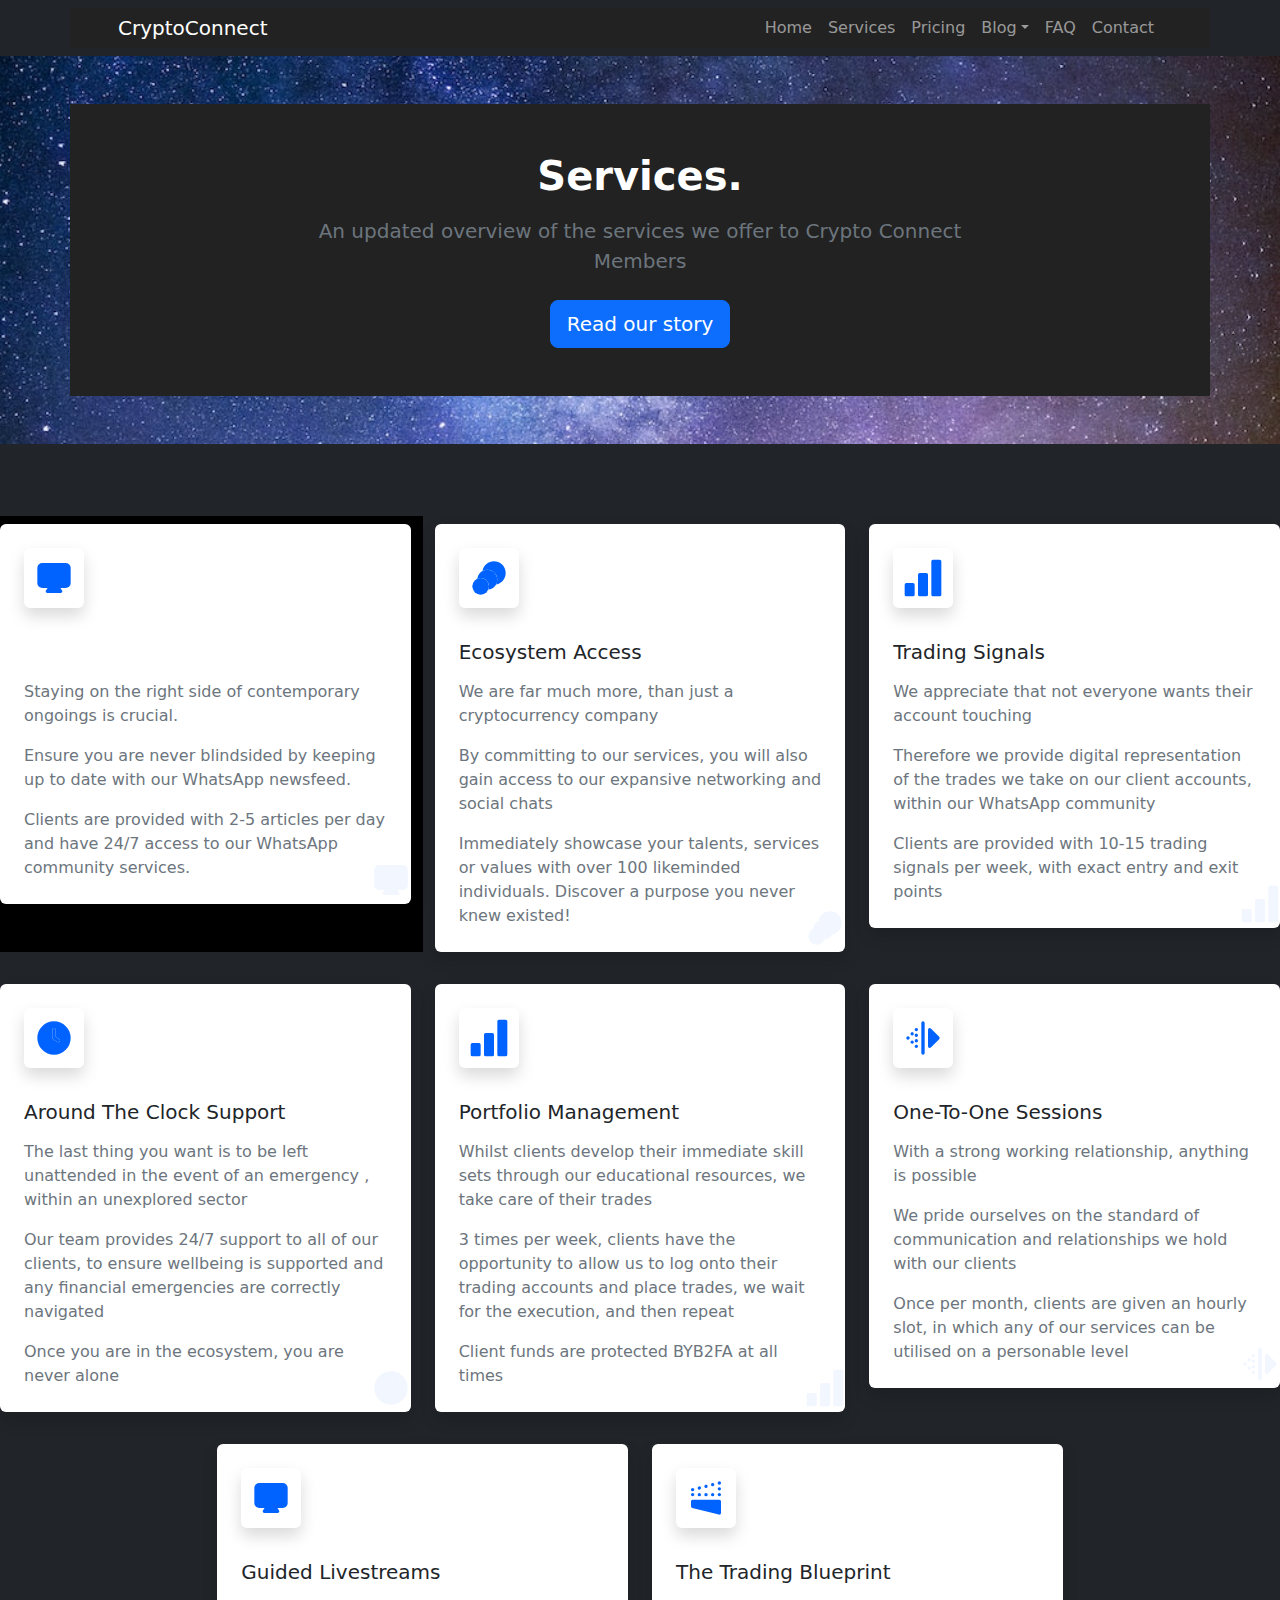
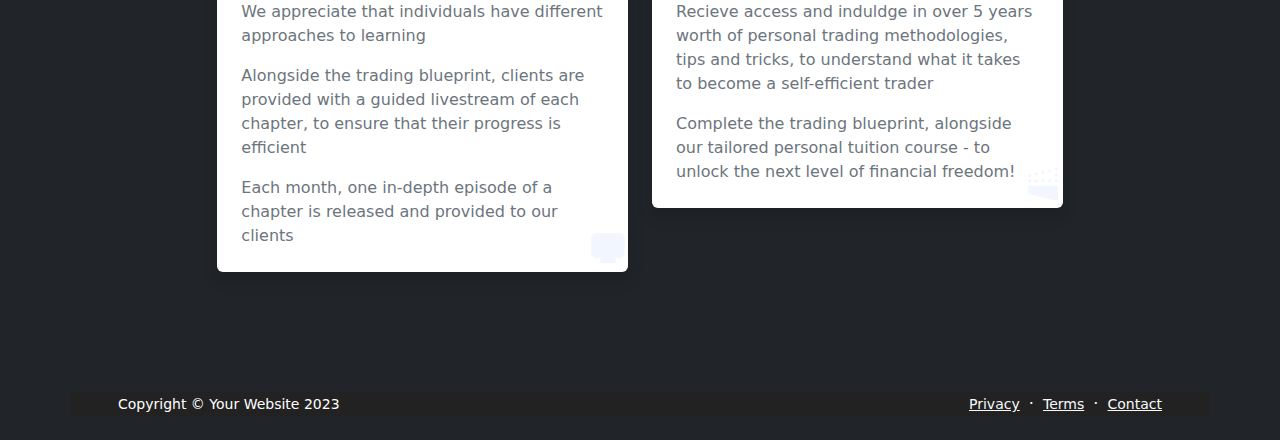
==== about.html @ 487a977c "Update about.html" ====
<!DOCTYPE html>
<html lang="en">
    <head>
        <meta charset="utf-8" />
        <meta name="viewport" content="width=device-width, initial-scale=1, shrink-to-fit=no" />
        <meta name="description" content="" />
        <meta name="author" content="" />
        <title>CryptoConnect</title>
        <!-- Favicon-->
        <link rel="icon" type="image/x-icon" href="assets/favicon.ico" />
        <!-- Bootstrap icons-->
        <link href="https://cdn.jsdelivr.net/npm/bootstrap-icons@1.5.0/font/bootstrap-icons.css" rel="stylesheet" />
        <!-- Core theme CSS (includes Bootstrap)-->
        <link href="css/styles.css" rel="stylesheet" />
    </head>
    <body class="d-flex flex-column">
        <main class="flex-shrink-0">
            <!-- Navigation-->
            <nav class="navbar navbar-expand-lg navbar-dark bg-dark">
                <div class="container px-5">
                    <a class="navbar-brand" href="index.html">CryptoConnect</a>
                    <button class="navbar-toggler" type="button" data-bs-toggle="collapse" data-bs-target="#navbarSupportedContent" aria-controls="navbarSupportedContent" aria-expanded="false" aria-label="Toggle navigation"><span class="navbar-toggler-icon"></span></button>
                    <div class="collapse navbar-collapse" id="navbarSupportedContent">
                        <ul class="navbar-nav ms-auto mb-2 mb-lg-0">
                            <li class="nav-item"><a class="nav-link" href="index.html">Home</a></li>
                            <li class="nav-item"><a class="nav-link" href="about.html">Services</a></li>
                            
                            <li class="nav-item"><a class="nav-link" href="pricing.html">Pricing</a></li>
                            <li class="nav-item dropdown">
                                <a class="nav-link dropdown-toggle" id="navbarDropdownBlog" href="#" role="button" data-bs-toggle="dropdown" aria-expanded="false">Blog</a>
                                <ul class="dropdown-menu dropdown-menu-end" aria-labelledby="navbarDropdownBlog">
                                    <li><a class="dropdown-item" href="blog-home.html">Blog Home</a></li>
                                    <li><a class="dropdown-item" href="blog-post.html">Blog Post</a></li>
                                </ul>
                            </li>
                            <li class="nav-item"><a class="nav-link" href="faq.html">FAQ</a></li>
                            <li class="nav-item"><a class="nav-link" href="contact.html">Contact</a></li>
                        </ul>
                    </div>
                </div>
            </nav>
            <!-- Header-->
            <header class="py-5" style="background-image: url('assets/spaceWallpaper.png'); background-size: cover; background-position: center;">
                <div class="container px-5">
                    <div class="row justify-content-center">
                        <div class="col-lg-8 col-xxl-6">
                            <div class="text-center my-5">
                                <h1 class="fw-bolder mb-3">Services.</h1>
                                <p class="lead fw-normal text-muted mb-4">An updated overview of the services we offer to Crypto Connect Members</p>
                                <a class="btn btn-primary btn-lg" href="#scroll-target">Read our story</a>
                            </div>
                        </div>
                    </div>
                </div>
            </header>
            
            <div class="bg-dark py-5">
                <div class="row">
                    <div class="col-lg-4 col-md-6 col-12 mt-4 pt-2 bg-black">
                        <div class="card service-wrapper rounded border-0 shadow p-4">
                            <div class="icon text-center text-custom h1 shadow rounded bg-white">
                                <span class="uim-svg">
                                    <svg xmlns="http://www.w3.org/2000/svg" viewBox="0 0 24 24" width="1em">
                                        <rect width="20" height="15" x="2" y="3" class="uim-tertiary" rx="3"></rect>
                                        <path class="uim-primary" d="M16,21H8a.99992.99992,0,0,1-.832-1.55469l4-6a1.03785,1.03785,0,0,1,1.66406,0l4,6A.99992.99992,0,0,1,16,21Z"></path>
                                    </svg>
                                </span>
                            </div>
                            <div class="content mt-4">
                                <h5 class="title text-white">Daily News Feed</h5>
                                <p class="text-muted mt-3 mb-0 text-white">Staying on the right side of contemporary ongoings is crucial.</p>
                                <p class="text-muted mt-3 mb-0 text-white">Ensure you are never blindsided by keeping up to date with our WhatsApp newsfeed.</p>
                                <p class="text-muted mt-3 mb-0 text-white">Clients are provided with 2-5 articles per day and have 24/7 access to our WhatsApp community services.</p>
                            </div>
                            <div class="big-icon h1 text-custom">
                                <span class="uim-svg">
                                    <svg xmlns="http://www.w3.org/2000/svg" viewBox="0 0 24 24" width="1em">
                                        <rect width="20" height="15" x="2" y="3" class="uim-tertiary" rx="3"></rect>
                                        <path class="uim-primary" d="M16,21H8a.99992.99992,0,0,1-.832-1.55469l4-6a1.03785,1.03785,0,0,1,1.66406,0l4,6A.99992.99992,0,0,1,16,21Z"></path>
                                    </svg>
                                </span>
                            </div>
                        </div>
                    </div><!--end col-->
                    
            
                    <div class="col-lg-4 col-md-6 col-12 mt-4 pt-2">
                        <div class="card service-wrapper rounded border-0 shadow p-4">
                            <div class="icon text-center text-custom h1 shadow rounded bg-white">
                                <span class="uim-svg"><svg xmlns="http://www.w3.org/2000/svg" enable-background="new 0 0 24 24" viewBox="0 0 24 24" width="1em"><path class="uim-quaternary" d="M15,2c-3.3772,0.00142-6.27155,2.41462-6.88025,5.73651c2.90693-1.59074,6.553-0.52375,8.14374,2.38317c0.98206,1.79462,0.98206,3.96594,0,5.76057c3.8013-0.69634,6.31837-4.3424,5.62202-8.14369C21.27662,4.41261,18.37925,1.99872,15,2z"></path><circle cx="7" cy="17" r="5" class="uim-primary"></circle><path class="uim-tertiary" d="M11,7c-3.08339,0.00031-5.66461,2.33759-5.97,5.40582c2.5358-1.08949,5.47469,0.08297,6.56418,2.61877c0.54113,1.25947,0.54113,2.68593,0,3.94541c3.29729-0.32786,5.7045-3.26663,5.37664-6.56392C16.66569,9.33735,14.08386,6.99972,11,7z"></path></svg></span>
                            </div>
                            <div class="content mt-4">
                                <h5 class="title">Ecosystem Access</h5>
                                <p class="text-muted mt-3 mb-0">We are far much more, than just a cryptocurrency company</p>
                                <p class="text-muted mt-3 mb-0">By committing to our services, you will also gain access to our expansive networking and social chats</p>
                                <p class="text-muted mt-3 mb-0">Immediately showcase your talents, services or values with over 100 likeminded individuals. Discover a purpose you never knew existed!</p>
                            </div>
                            <div class="big-icon h1 text-custom">
                                <span class="uim-svg"><svg xmlns="http://www.w3.org/2000/svg" enable-background="new 0 0 24 24" viewBox="0 0 24 24" width="1em"><path class="uim-quaternary" d="M15,2c-3.3772,0.00142-6.27155,2.41462-6.88025,5.73651c2.90693-1.59074,6.553-0.52375,8.14374,2.38317c0.98206,1.79462,0.98206,3.96594,0,5.76057c3.8013-0.69634,6.31837-4.3424,5.62202-8.14369C21.27662,4.41261,18.37925,1.99872,15,2z"></path><circle cx="7" cy="17" r="5" class="uim-primary"></circle><path class="uim-tertiary" d="M11,7c-3.08339,0.00031-5.66461,2.33759-5.97,5.40582c2.5358-1.08949,5.47469,0.08297,6.56418,2.61877c0.54113,1.25947,0.54113,2.68593,0,3.94541c3.29729-0.32786,5.7045-3.26663,5.37664-6.56392C16.66569,9.33735,14.08386,6.99972,11,7z"></path></svg></span>
                            </div>
                        </div>
                    </div><!--end col-->
                    
                    <div class="col-lg-4 col-md-6 col-12 mt-4 pt-2">
                        <div class="card service-wrapper rounded border-0 shadow p-4">
                            <div class="icon text-center text-custom h1 shadow rounded bg-white">
                                <span class="uim-svg"><svg xmlns="http://www.w3.org/2000/svg" viewBox="0 0 24 24" width="1em"><path class="uim-quaternary" d="M6,23H2a.99974.99974,0,0,1-1-1V16a.99974.99974,0,0,1,1-1H6a.99974.99974,0,0,1,1,1v6A.99974.99974,0,0,1,6,23Z"></path><path class="uim-tertiary" d="M14,23H10a.99974.99974,0,0,1-1-1V10a.99974.99974,0,0,1,1-1h4a.99974.99974,0,0,1,1,1V22A.99974.99974,0,0,1,14,23Z"></path><path class="uim-primary" d="M22,23H18a.99974.99974,0,0,1-1-1V2a.99974.99974,0,0,1,1-1h4a.99974.99974,0,0,1,1,1V22A.99974.99974,0,0,1,22,23Z"></path></svg></span>
                            </div>
                            <div class="content mt-4">
                                <h5 class="title">Trading Signals</h5>
                                <p class="text-muted mt-3 mb-0">We appreciate that not everyone wants their account touching</p>
                                <p class="text-muted mt-3 mb-0">Therefore we provide digital representation of the trades we take on our client accounts, within our WhatsApp community</p>
                                <p class="text-muted mt-3 mb-0">Clients are provided with 10-15 trading signals per week, with exact entry and exit points</p>
                            </div>
                            <div class="big-icon h1 text-custom">
                                <span class="uim-svg"><svg xmlns="http://www.w3.org/2000/svg" viewBox="0 0 24 24" width="1em"><path class="uim-quaternary" d="M6,23H2a.99974.99974,0,0,1-1-1V16a.99974.99974,0,0,1,1-1H6a.99974.99974,0,0,1,1,1v6A.99974.99974,0,0,1,6,23Z"></path><path class="uim-tertiary" d="M14,23H10a.99974.99974,0,0,1-1-1V10a.99974.99974,0,0,1,1-1h4a.99974.99974,0,0,1,1,1V22A.99974.99974,0,0,1,14,23Z"></path><path class="uim-primary" d="M22,23H18a.99974.99974,0,0,1-1-1V2a.99974.99974,0,0,1,1-1h4a.99974.99974,0,0,1,1,1V22A.99974.99974,0,0,1,22,23Z"></path></svg></span>
                            </div>
                        </div>
                    </div><!--end col-->
                    
                    <div class="col-lg-4 col-md-6 col-12 mt-4 pt-2">
                        <div class="card service-wrapper rounded border-0 shadow p-4">
                            <div class="icon text-center text-custom h1 shadow rounded bg-white">
                                <span class="uim-svg"><svg xmlns="http://www.w3.org/2000/svg" viewBox="0 0 24 24" width="1em"><path class="uim-primary" d="M12,6a.99974.99974,0,0,1,1,1v4.42249l2.09766,1.2113a1.00016,1.00016,0,0,1-1,1.73242l-2.59766-1.5A1.00455,1.00455,0,0,1,11,12V7A.99974.99974,0,0,1,12,6Z"></path><path class="uim-tertiary" d="M2,12A10,10,0,1,0,12,2,10,10,0,0,0,2,12Zm9-5a1,1,0,0,1,2,0v4.42249l2.09766,1.2113a1.00016,1.00016,0,0,1-1,1.73242l-2.59766-1.5A1.00455,1.00455,0,0,1,11,12Z"></path></svg></span>
                            </div>
                            <div class="content mt-4">
                                <h5 class="title">Around The Clock Support</h5>
                                <p class="text-muted mt-3 mb-0">The last thing you want is to be left unattended in the event of an emergency , within an unexplored sector</p>
                                <p class="text-muted mt-3 mb-0">Our team provides 24/7 support to all of our clients, to ensure wellbeing is supported and any financial emergencies are correctly navigated</p>
                                <p class="text-muted mt-3 mb-0">Once you are in the ecosystem, you are never alone</p>
                            </div>
                            <div class="big-icon h1 text-custom">
                                <span class="uim-svg"><svg xmlns="http://www.w3.org/2000/svg" viewBox="0 0 24 24" width="1em"><path class="uim-primary" d="M12,6a.99974.99974,0,0,1,1,1v4.42249l2.09766,1.2113a1.00016,1.00016,0,0,1-1,1.73242l-2.59766-1.5A1.00455,1.00455,0,0,1,11,12V7A.99974.99974,0,0,1,12,6Z"></path><path class="uim-tertiary" d="M2,12A10,10,0,1,0,12,2,10,10,0,0,0,2,12Zm9-5a1,1,0,0,1,2,0v4.42249l2.09766,1.2113a1.00016,1.00016,0,0,1-1,1.73242l-2.59766-1.5A1.00455,1.00455,0,0,1,11,12Z"></path></svg></span>
                            </div>
                        </div>
                    </div><!--end col-->
                    
                    <div class="col-lg-4 col-md-6 col-12 mt-4 pt-2">
                        <div class="card service-wrapper rounded border-0 shadow p-4">
                            <div class="icon text-center text-custom h1 shadow rounded bg-white">
                                <span class="uim-svg"><svg xmlns="http://www.w3.org/2000/svg" viewBox="0 0 24 24" width="1em"><path class="uim-quaternary" d="M6,23H2a.99974.99974,0,0,1-1-1V16a.99974.99974,0,0,1,1-1H6a.99974.99974,0,0,1,1,1v6A.99974.99974,0,0,1,6,23Z"></path><path class="uim-tertiary" d="M14,23H10a.99974.99974,0,0,1-1-1V10a.99974.99974,0,0,1,1-1h4a.99974.99974,0,0,1,1,1V22A.99974.99974,0,0,1,14,23Z"></path><path class="uim-primary" d="M22,23H18a.99974.99974,0,0,1-1-1V2a.99974.99974,0,0,1,1-1h4a.99974.99974,0,0,1,1,1V22A.99974.99974,0,0,1,22,23Z"></path></svg></span>
                            </div>
                            <div class="content mt-4">
                                <h5 class="title">Portfolio Management</h5>
                                <p class="text-muted mt-3 mb-0">Whilst clients develop their immediate skill sets through our educational resources, we take care of their trades</p>
                                <p class="text-muted mt-3 mb-0">3 times per week, clients have the opportunity to allow us to log onto their trading accounts and place trades, we wait for the execution, and then repeat</p>
                                <p class="text-muted mt-3 mb-0">Client funds are protected BYB2FA at all times</p>
                            </div>
                            <div class="big-icon h1 text-custom">
                                <span class="uim-svg"><svg xmlns="http://www.w3.org/2000/svg" viewBox="0 0 24 24" width="1em"><path class="uim-quaternary" d="M6,23H2a.99974.99974,0,0,1-1-1V16a.99974.99974,0,0,1,1-1H6a.99974.99974,0,0,1,1,1v6A.99974.99974,0,0,1,6,23Z"></path><path class="uim-tertiary" d="M14,23H10a.99974.99974,0,0,1-1-1V10a.99974.99974,0,0,1,1-1h4a.99974.99974,0,0,1,1,1V22A.99974.99974,0,0,1,14,23Z"></path><path class="uim-primary" d="M22,23H18a.99974.99974,0,0,1-1-1V2a.99974.99974,0,0,1,1-1h4a.99974.99974,0,0,1,1,1V22A.99974.99974,0,0,1,22,23Z"></path></svg></span>
                            </div>
                        </div>
                    </div><!--end col-->
                    
                    <div class="col-lg-4 col-md-6 col-12 mt-4 pt-2">
                        <div class="card service-wrapper rounded border-0 shadow p-4">
                            <div class="icon text-center text-custom h1 shadow rounded bg-white">
                                <span class="uim-svg"><svg xmlns="http://www.w3.org/2000/svg" viewBox="0 0 24 24" width="1em"><path class="uim-quaternary" d="M12,22a.99974.99974,0,0,1-1-1V3a1,1,0,0,1,2,0V21A.99974.99974,0,0,1,12,22Z"></path><polygon class="uim-primary" points="21 12 16 7 16 17 21 12"></polygon><path class="uim-primary" d="M16,18a1,1,0,0,1-1-1V7a.99991.99991,0,0,1,1.707-.707l5,5a.99962.99962,0,0,1,0,1.41406l-5,5A.99893.99893,0,0,1,16,18Zm1-8.58594v5.17188L19.58594,12Z"></path><path class="uim-tertiary" d="M3 13a.99075.99075 0 0 1-.92041-1.37988A1.14883 1.14883 0 0 1 2.29 11.29a1.04669 1.04669 0 0 1 1.41992 0 1.03724 1.03724 0 0 1 .21.33008A.83792.83792 0 0 1 4 12a.99042.99042 0 0 1-1 1zM4.79 15.21a1.00761 1.00761 0 0 1 0-1.41992h0a1.00671 1.00671 0 0 1 1.41992 0h0a1.0085 1.0085 0 0 1 0 1.41992h0a1.02749 1.02749 0 0 1-.71.29h0A1.02577 1.02577 0 0 1 4.79 15.21zM8 18a.99183.99183 0 0 1-.71-.29 1.16213 1.16213 0 0 1-.21045-.33008A.99906.99906 0 0 1 7 17a1.05 1.05 0 0 1 .29-.71 1.0387 1.0387 0 0 1 1.08984-.21 1.15384 1.15384 0 0 1 .33008.21A1.05232 1.05232 0 0 1 9 17a.9994.9994 0 0 1-.08008.37988 1.17124 1.17124 0 0 1-.21.33008A.99183.99183 0 0 1 8 18zM7 13.66992a.996.996 0 0 1 1-1H8a.99632.99632 0 0 1 1 1H9a1.00319 1.00319 0 0 1-1 1H8A1.00288 1.00288 0 0 1 7 13.66992zm0-3.33984a1.00288 1.00288 0 0 1 1-1H8a1.00319 1.00319 0 0 1 1 1H9a.99693.99693 0 0 1-1 1H8A.99663.99663 0 0 1 7 10.33008zM8 8a.99075.99075 0 0 1-.92041-1.37988A1.03011 1.03011 0 0 1 7.29 6.29a.98544.98544 0 0 1 1.62988.33008A.99013.99013 0 0 1 8 8zM4.79 10.21A1.00761 1.00761 0 0 1 4.79 8.79h0A1.00671 1.00671 0 0 1 6.21 8.79h0a1.0085 1.0085 0 0 1 0 1.41992h0a1.02749 1.02749 0 0 1-.71.29h0A1.02577 1.02577 0 0 1 4.79 10.21z"></path></svg></span>
                            </div>
                            <div class="content mt-4">
                                <h5 class="title">One-To-One Sessions</h5>
                                <p class="text-muted mt-3 mb-0">With a strong working relationship, anything is possible</p>
                                <p class="text-muted mt-3 mb-0">We pride ourselves on the standard of communication and relationships we hold with our clients</p>
                                <p class="text-muted mt-3 mb-0">Once per month, clients are given an hourly slot, in which any of our services can be utilised on a personable level</p>
                            </div>
                            <div class="big-icon h1 text-custom">
                                <span class="uim-svg"><svg xmlns="http://www.w3.org/2000/svg" viewBox="0 0 24 24" width="1em"><path class="uim-quaternary" d="M12,22a.99974.99974,0,0,1-1-1V3a1,1,0,0,1,2,0V21A.99974.99974,0,0,1,12,22Z"></path><polygon class="uim-primary" points="21 12 16 7 16 17 21 12"></polygon><path class="uim-primary" d="M16,18a1,1,0,0,1-1-1V7a.99991.99991,0,0,1,1.707-.707l5,5a.99962.99962,0,0,1,0,1.41406l-5,5A.99893.99893,0,0,1,16,18Zm1-8.58594v5.17188L19.58594,12Z"></path><path class="uim-tertiary" d="M3 13a.99075.99075 0 0 1-.92041-1.37988A1.14883 1.14883 0 0 1 2.29 11.29a1.04669 1.04669 0 0 1 1.41992 0 1.03724 1.03724 0 0 1 .21.33008A.83792.83792 0 0 1 4 12a.99042.99042 0 0 1-1 1zM4.79 15.21a1.00761 1.00761 0 0 1 0-1.41992h0a1.00671 1.00671 0 0 1 1.41992 0h0a1.0085 1.0085 0 0 1 0 1.41992h0a1.02749 1.02749 0 0 1-.71.29h0A1.02577 1.02577 0 0 1 4.79 15.21zM8 18a.99183.99183 0 0 1-.71-.29 1.16213 1.16213 0 0 1-.21045-.33008A.99906.99906 0 0 1 7 17a1.05 1.05 0 0 1 .29-.71 1.0387 1.0387 0 0 1 1.08984-.21 1.15384 1.15384 0 0 1 .33008.21A1.05232 1.05232 0 0 1 9 17a.9994.9994 0 0 1-.08008.37988 1.17124 1.17124 0 0 1-.21.33008A.99183.99183 0 0 1 8 18zM7 13.66992a.996.996 0 0 1 1-1H8a.99632.99632 0 0 1 1 1H9a1.00319 1.00319 0 0 1-1 1H8A1.00288 1.00288 0 0 1 7 13.66992zm0-3.33984a1.00288 1.00288 0 0 1 1-1H8a1.00319 1.00319 0 0 1 1 1H9a.99693.99693 0 0 1-1 1H8A.99663.99663 0 0 1 7 10.33008zM8 8a.99075.99075 0 0 1-.92041-1.37988A1.03011 1.03011 0 0 1 7.29 6.29a.98544.98544 0 0 1 1.62988.33008A.99013.99013 0 0 1 8 8zM4.79 10.21A1.00761 1.00761 0 0 1 4.79 8.79h0A1.00671 1.00671 0 0 1 6.21 8.79h0a1.0085 1.0085 0 0 1 0 1.41992h0a1.02749 1.02749 0 0 1-.71.29h0A1.02577 1.02577 0 0 1 4.79 10.21z"></path></svg></span>
                            </div>
                        </div>
                    </div><!--end col-->
                </div><!--end row-->
                <div class="row justify-content-center">
                    <div class="col-lg-4 col-md-6 col-12 mt-4 pt-2">
                        <div class="card service-wrapper rounded border-0 shadow p-4">
                            <div class="icon text-center text-custom h1 shadow rounded bg-white">
                                <span class="uim-svg"><svg xmlns="http://www.w3.org/2000/svg" viewBox="0 0 24 24" width="1em"><rect width="20" height="15" x="2" y="3" class="uim-tertiary" rx="3"></rect><path class="uim-primary" d="M16,21H8a.99992.99992,0,0,1-.832-1.55469l4-6a1.03785,1.03785,0,0,1,1.66406,0l4,6A.99992.99992,0,0,1,16,21Z"></path></svg></span>
                            </div>
                            <div class="content mt-4">
                                <h5 class="title">Guided Livestreams</h5>
                                <p class="text-muted mt-3 mb-0">We appreciate that individuals have different approaches to learning</p>
                                <p class="text-muted mt-3 mb-0">Alongside the trading blueprint, clients are provided with a guided livestream of each chapter, to ensure that their progress is efficient</p>
                                <p class="text-muted mt-3 mb-0">Each month, one in-depth episode of a chapter is released and provided to our clients</p>
                            </div>
                            <div class="big-icon h1 text-custom">
                                <span class="uim-svg"><svg xmlns="http://www.w3.org/2000/svg" viewBox="0 0 24 24" width="1em"><rect width="20" height="15" x="2" y="3" class="uim-tertiary" rx="3"></rect><path class="uim-primary" d="M16,21H8a.99992.99992,0,0,1-.832-1.55469l4-6a1.03785,1.03785,0,0,1,1.66406,0l4,6A.99992.99992,0,0,1,16,21Z"></path></svg></span>
                            </div>
                        </div>
                    </div><!--end col-->
                
                    <div class="col-lg-4 col-md-6 col-12 mt-4 pt-2">
                        <div class="card service-wrapper rounded border-0 shadow p-4">
                            <div class="icon text-center text-custom h1 shadow rounded bg-white">
                                <span class="uim-svg"><svg xmlns="http://www.w3.org/2000/svg" viewBox="0 0 24 24" width="1em"><path class="uim-tertiary" d="M20 11a.99018.99018 0 0 1-.71-.29 1.16044 1.16044 0 0 1-.21-.33008.94107.94107 0 0 1 0-.75976A1.02883 1.02883 0 0 1 19.29 9.29a1.04667 1.04667 0 0 1 1.41992 0 1.14718 1.14718 0 0 1 .21.33008.94107.94107 0 0 1 0 .75976 1.16044 1.16044 0 0 1-.21.33008A.99349.99349 0 0 1 20 11zM19 6.5a1.0032 1.0032 0 0 1 1-1h0a1.0032 1.0032 0 0 1 1 1h0a1.0032 1.0032 0 0 1-1 1h0A1.0032 1.0032 0 0 1 19 6.5zM20 4a.98979.98979 0 0 1-.91992-1.37988A1.02883 1.02883 0 0 1 19.29 2.29a1.04669 1.04669 0 0 1 1.41992 0 1.02883 1.02883 0 0 1 .21.33008A.98919.98919 0 0 1 20.71 3.71a1.16044 1.16044 0 0 1-.33008.21A.9994.9994 0 0 1 20 4zM7.03027 6.24023a.99364.99364 0 0 1 .7295-1.21h0a.9907.9907 0 0 1 1.21.7295h0a.99891.99891 0 0 1-.7295 1.21h0A.96451.96451 0 0 1 8 7H8A.99122.99122 0 0 1 7.03027 6.24023zm4-1a.99364.99364 0 0 1 .7295-1.21h0a.9907.9907 0 0 1 1.21.7295h0a.99891.99891 0 0 1-.7295 1.21h0A.96451.96451 0 0 1 12 6h0A1.00294 1.00294 0 0 1 11.03027 5.24023zm4-1a.99816.99816 0 0 1 .7295-1.21h0a1.00272 1.00272 0 0 1 1.21.7295h0a.99891.99891 0 0 1-.7295 1.21h0A.96451.96451 0 0 1 16 5h0A.99122.99122 0 0 1 15.03027 4.24023zM4 8A.99042.99042 0 0 1 3 7a.83154.83154 0 0 1 .08008-.37988A1.02883 1.02883 0 0 1 3.29 6.29 1.04669 1.04669 0 0 1 4.71 6.29a1.02883 1.02883 0 0 1 .21.33008A.99013.99013 0 0 1 4 8zM4 11a.99018.99018 0 0 1-.71-.29 1.16044 1.16044 0 0 1-.21-.33008.94107.94107 0 0 1 0-.75976A1.14718 1.14718 0 0 1 3.29 9.29 1.04667 1.04667 0 0 1 4.71 9.29a1.14718 1.14718 0 0 1 .21.33008.94107.94107 0 0 1 0 .75976 1.16044 1.16044 0 0 1-.21.33008A.99349.99349 0 0 1 4 11zM15 10a1.0032 1.0032 0 0 1 1-1h0a1.0032 1.0032 0 0 1 1 1h0a1.0032 1.0032 0 0 1-1 1h0A1.0032 1.0032 0 0 1 15 10zm-4 0a1.0032 1.0032 0 0 1 1-1h0a1.0032 1.0032 0 0 1 1 1h0a1.0032 1.0032 0 0 1-1 1h0A1.0032 1.0032 0 0 1 11 10zM7 10A1.0032 1.0032 0 0 1 8 9H8a1.0032 1.0032 0 0 1 1 1H9a1.0032 1.0032 0 0 1-1 1H8A1.0032 1.0032 0 0 1 7 10z"></path><polygon class="uim-primary" points="20 14 20 21 4 17 4 14 20 14"></polygon><path class="uim-primary" d="M20,22a.97427.97427,0,0,1-.24219-.03027l-16-4A.99961.99961,0,0,1,3,17V14a.99943.99943,0,0,1,1-1H20a.99943.99943,0,0,1,1,1v7a1.0005,1.0005,0,0,1-1,1ZM5,16.21875l14,3.5V15H5Z"></path></svg></span>
                            </div>
                            <div class="content mt-4">
                                <h5 class="title">The Trading Blueprint</h5>
                                <p class="text-muted mt-3 mb-0">Recieve access and induldge in over 5 years worth of personal trading methodologies, tips and tricks, to understand what it takes to become a self-efficient trader</p>
                                <p class="text-muted mt-3 mb-0">Complete the trading blueprint, alongside our tailored personal tuition course - to unlock the next level of financial freedom!</p>
                            </div>
                            <div class="big-icon h1 text-custom">
                                <span class="uim-svg"><svg xmlns="http://www.w3.org/2000/svg" viewBox="0 0 24 24" width="1em"><path class="uim-tertiary" d="M20 11a.99018.99018 0 0 1-.71-.29 1.16044 1.16044 0 0 1-.21-.33008.94107.94107 0 0 1 0-.75976A1.02883 1.02883 0 0 1 19.29 9.29a1.04667 1.04667 0 0 1 1.41992 0 1.14718 1.14718 0 0 1 .21.33008.94107.94107 0 0 1 0 .75976 1.16044 1.16044 0 0 1-.21.33008A.99349.99349 0 0 1 20 11zM19 6.5a1.0032 1.0032 0 0 1 1-1h0a1.0032 1.0032 0 0 1 1 1h0a1.0032 1.0032 0 0 1-1 1h0A1.0032 1.0032 0 0 1 19 6.5zM20 4a.98979.98979 0 0 1-.91992-1.37988A1.02883 1.02883 0 0 1 19.29 2.29a1.04669 1.04669 0 0 1 1.41992 0 1.02883 1.02883 0 0 1 .21.33008A.98919.98919 0 0 1 20.71 3.71a1.16044 1.16044 0 0 1-.33008.21A.9994.9994 0 0 1 20 4zM7.03027 6.24023a.99364.99364 0 0 1 .7295-1.21h0a.9907.9907 0 0 1 1.21.7295h0a.99891.99891 0 0 1-.7295 1.21h0A.96451.96451 0 0 1 8 7H8A.99122.99122 0 0 1 7.03027 6.24023zm4-1a.99364.99364 0 0 1 .7295-1.21h0a.9907.9907 0 0 1 1.21.7295h0a.99891.99891 0 0 1-.7295 1.21h0A.96451.96451 0 0 1 12 6h0A1.00294 1.00294 0 0 1 11.03027 5.24023zm4-1a.99816.99816 0 0 1 .7295-1.21h0a1.00272 1.00272 0 0 1 1.21.7295h0a.99891.99891 0 0 1-.7295 1.21h0A.96451.96451 0 0 1 16 5h0A.99122.99122 0 0 1 15.03027 4.24023zM4 8A.99042.99042 0 0 1 3 7a.83154.83154 0 0 1 .08008-.37988A1.02883 1.02883 0 0 1 3.29 6.29 1.04669 1.04669 0 0 1 4.71 6.29a1.02883 1.02883 0 0 1 .21.33008A.99013.99013 0 0 1 4 8zM4 11a.99018.99018 0 0 1-.71-.29 1.16044 1.16044 0 0 1-.21-.33008.94107.94107 0 0 1 0-.75976A1.14718 1.14718 0 0 1 3.29 9.29 1.04667 1.04667 0 0 1 4.71 9.29a1.14718 1.14718 0 0 1 .21.33008.94107.94107 0 0 1 0 .75976 1.16044 1.16044 0 0 1-.21.33008A.99349.99349 0 0 1 4 11zM15 10a1.0032 1.0032 0 0 1 1-1h0a1.0032 1.0032 0 0 1 1 1h0a1.0032 1.0032 0 0 1-1 1h0A1.0032 1.0032 0 0 1 15 10zm-4 0a1.0032 1.0032 0 0 1 1-1h0a1.0032 1.0032 0 0 1 1 1h0a1.0032 1.0032 0 0 1-1 1h0A1.0032 1.0032 0 0 1 11 10zM7 10A1.0032 1.0032 0 0 1 8 9H8a1.0032 1.0032 0 0 1 1 1H9a1.0032 1.0032 0 0 1-1 1H8A1.0032 1.0032 0 0 1 7 10z"></path><polygon class="uim-primary" points="20 14 20 21 4 17 4 14 20 14"></polygon><path class="uim-primary" d="M20,22a.97427.97427,0,0,1-.24219-.03027l-16-4A.99961.99961,0,0,1,3,17V14a.99943.99943,0,0,1,1-1H20a.99943.99943,0,0,1,1,1v7a1.0005,1.0005,0,0,1-1,1ZM5,16.21875l14,3.5V15H5Z"></path></svg></span>
                            </div>
                        </div>
                    </div><!--end col-->
                </div><!--end row-->
                <br>
                <br>
            </div>
            
        </main>
        
        <!-- Footer-->
        <footer class="bg-dark py-4 mt-auto">
            <div class="container px-5">
                <div class="row align-items-center justify-content-between flex-column flex-sm-row">
                    <div class="col-auto"><div class="small m-0 text-white">Copyright &copy; Your Website 2023</div></div>
                    <div class="col-auto">
                        <a class="link-light small" href="#!">Privacy</a>
                        <span class="text-white mx-1">&middot;</span>
                        <a class="link-light small" href="#!">Terms</a>
                        <span class="text-white mx-1">&middot;</span>
                        <a class="link-light small" href="#!">Contact</a>
                    </div>
                </div>
            </div>
        </footer>
        <!-- Bootstrap core JS-->
        <script src="https://cdn.jsdelivr.net/npm/bootstrap@5.2.3/dist/js/bootstrap.bundle.min.js"></script>
        <!-- Core theme JS-->
        <script src="js/scripts.js"></script>
    </body>
</html>
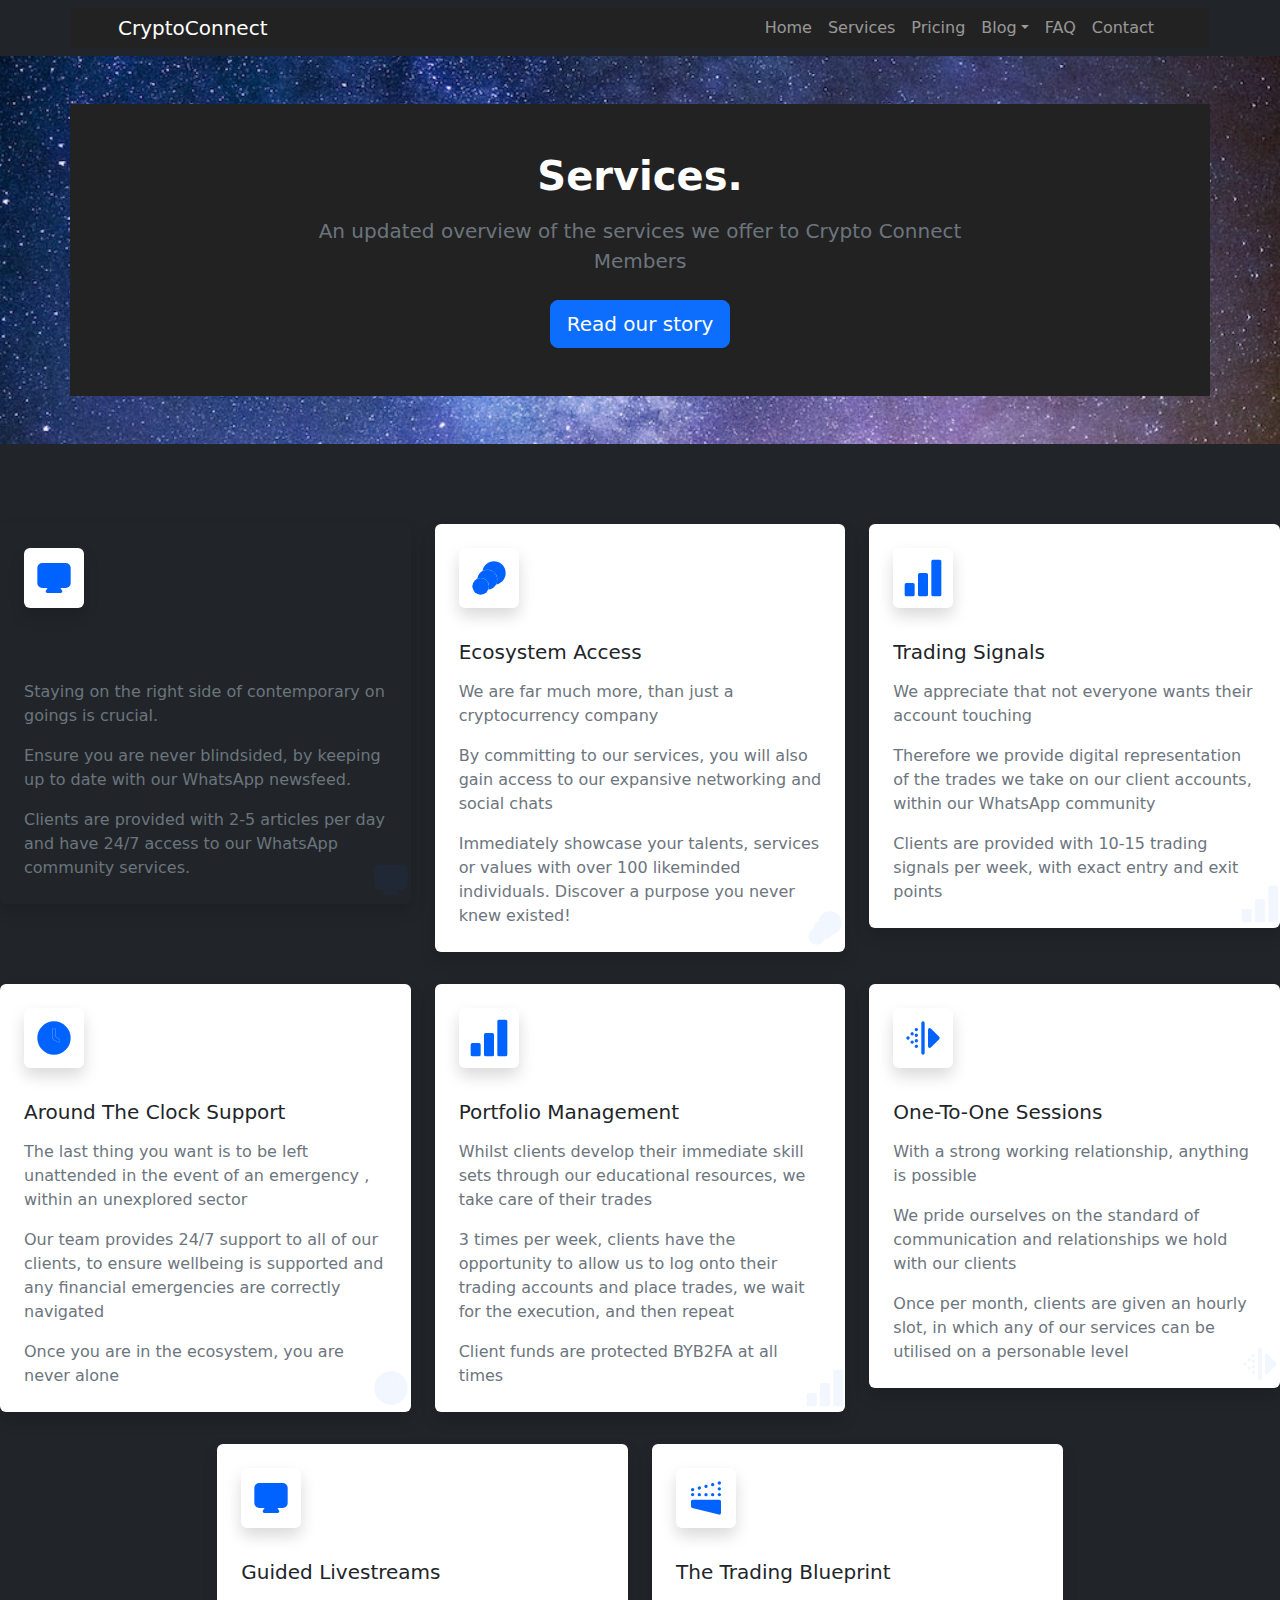
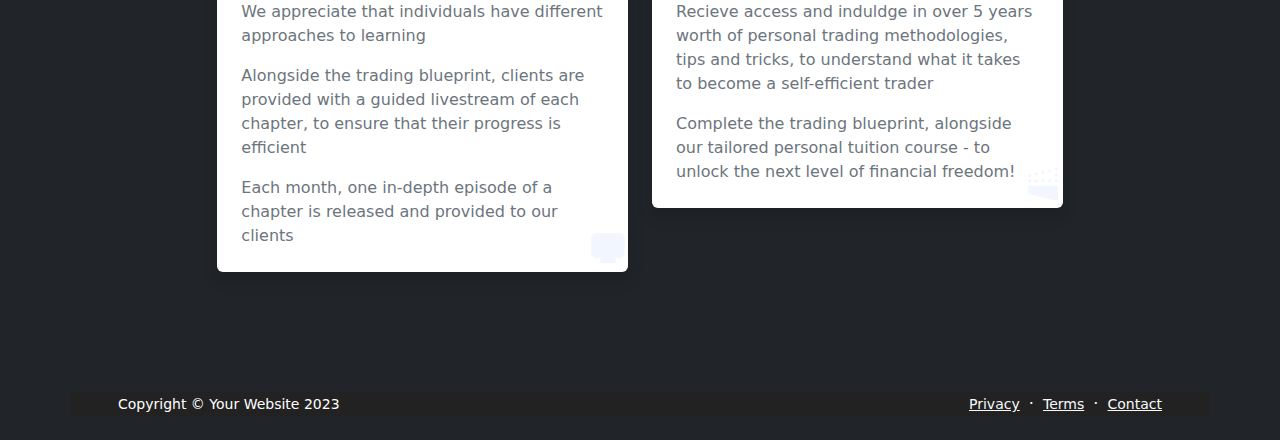
==== commit 3822fb72: "Update about.html" ====
--- a/about.html
+++ b/about.html
@@ -56,33 +56,22 @@
             
             <div class="bg-dark py-5">
                 <div class="row">
-                    <div class="col-lg-4 col-md-6 col-12 mt-4 pt-2 bg-black">
-                        <div class="card service-wrapper rounded border-0 shadow p-4">
-                            <div class="icon text-center text-custom h1 shadow rounded bg-white">
-                                <span class="uim-svg">
-                                    <svg xmlns="http://www.w3.org/2000/svg" viewBox="0 0 24 24" width="1em">
-                                        <rect width="20" height="15" x="2" y="3" class="uim-tertiary" rx="3"></rect>
-                                        <path class="uim-primary" d="M16,21H8a.99992.99992,0,0,1-.832-1.55469l4-6a1.03785,1.03785,0,0,1,1.66406,0l4,6A.99992.99992,0,0,1,16,21Z"></path>
-                                    </svg>
-                                </span>
-                            </div>
-                            <div class="content mt-4">
-                                <h5 class="title text-white">Daily News Feed</h5>
-                                <p class="text-muted mt-3 mb-0 text-white">Staying on the right side of contemporary ongoings is crucial.</p>
-                                <p class="text-muted mt-3 mb-0 text-white">Ensure you are never blindsided by keeping up to date with our WhatsApp newsfeed.</p>
-                                <p class="text-muted mt-3 mb-0 text-white">Clients are provided with 2-5 articles per day and have 24/7 access to our WhatsApp community services.</p>
-                            </div>
-                            <div class="big-icon h1 text-custom">
-                                <span class="uim-svg">
-                                    <svg xmlns="http://www.w3.org/2000/svg" viewBox="0 0 24 24" width="1em">
-                                        <rect width="20" height="15" x="2" y="3" class="uim-tertiary" rx="3"></rect>
-                                        <path class="uim-primary" d="M16,21H8a.99992.99992,0,0,1-.832-1.55469l4-6a1.03785,1.03785,0,0,1,1.66406,0l4,6A.99992.99992,0,0,1,16,21Z"></path>
-                                    </svg>
-                                </span>
-                            </div>
-                        </div>
-                    </div><!--end col-->
-                    
+                    <div class="col-lg-4 col-md-6 col-12 mt-4 pt-2">
+                        <div class="card service-wrapper rounded border-0 shadow p-4 bg-dark">
+                            <div class="icon text-center text-custom h1 shadow rounded bg-white">
+                                <span class="uim-svg"><svg xmlns="http://www.w3.org/2000/svg" viewBox="0 0 24 24" width="1em"><rect width="20" height="15" x="2" y="3" class="uim-tertiary" rx="3"></rect><path class="uim-primary" d="M16,21H8a.99992.99992,0,0,1-.832-1.55469l4-6a1.03785,1.03785,0,0,1,1.66406,0l4,6A.99992.99992,0,0,1,16,21Z"></path></svg></span>
+                            </div>
+                            <div class="content mt-4 color=white">
+                                <h5 class="title">Daily News Feed</h5>
+                                <p class="text-muted mt-3 mb-0">Staying on the right side of contemporary on goings is crucial.</p>
+                                <p class="text-muted mt-3 mb-0">Ensure you are never blindsided, by keeping up to date with our WhatsApp newsfeed.</p>
+                                <p class="text-muted mt-3 mb-0">Clients are provided with 2-5 articles per day and have 24/7 access to our WhatsApp community services.</p>
+                            </div>
+                            <div class="big-icon h1 text-custom">
+                                <span class="uim-svg"><svg xmlns="http://www.w3.org/2000/svg" viewBox="0 0 24 24" width="1em"><rect width="20" height="15" x="2" y="3" class="uim-tertiary" rx="3"></rect><path class="uim-primary" d="M16,21H8a.99992.99992,0,0,1-.832-1.55469l4-6a1.03785,1.03785,0,0,1,1.66406,0l4,6A.99992.99992,0,0,1,16,21Z"></path></svg></span>
+                            </div>
+                        </div>
+                    </div><!--end col-->
             
                     <div class="col-lg-4 col-md-6 col-12 mt-4 pt-2">
                         <div class="card service-wrapper rounded border-0 shadow p-4">
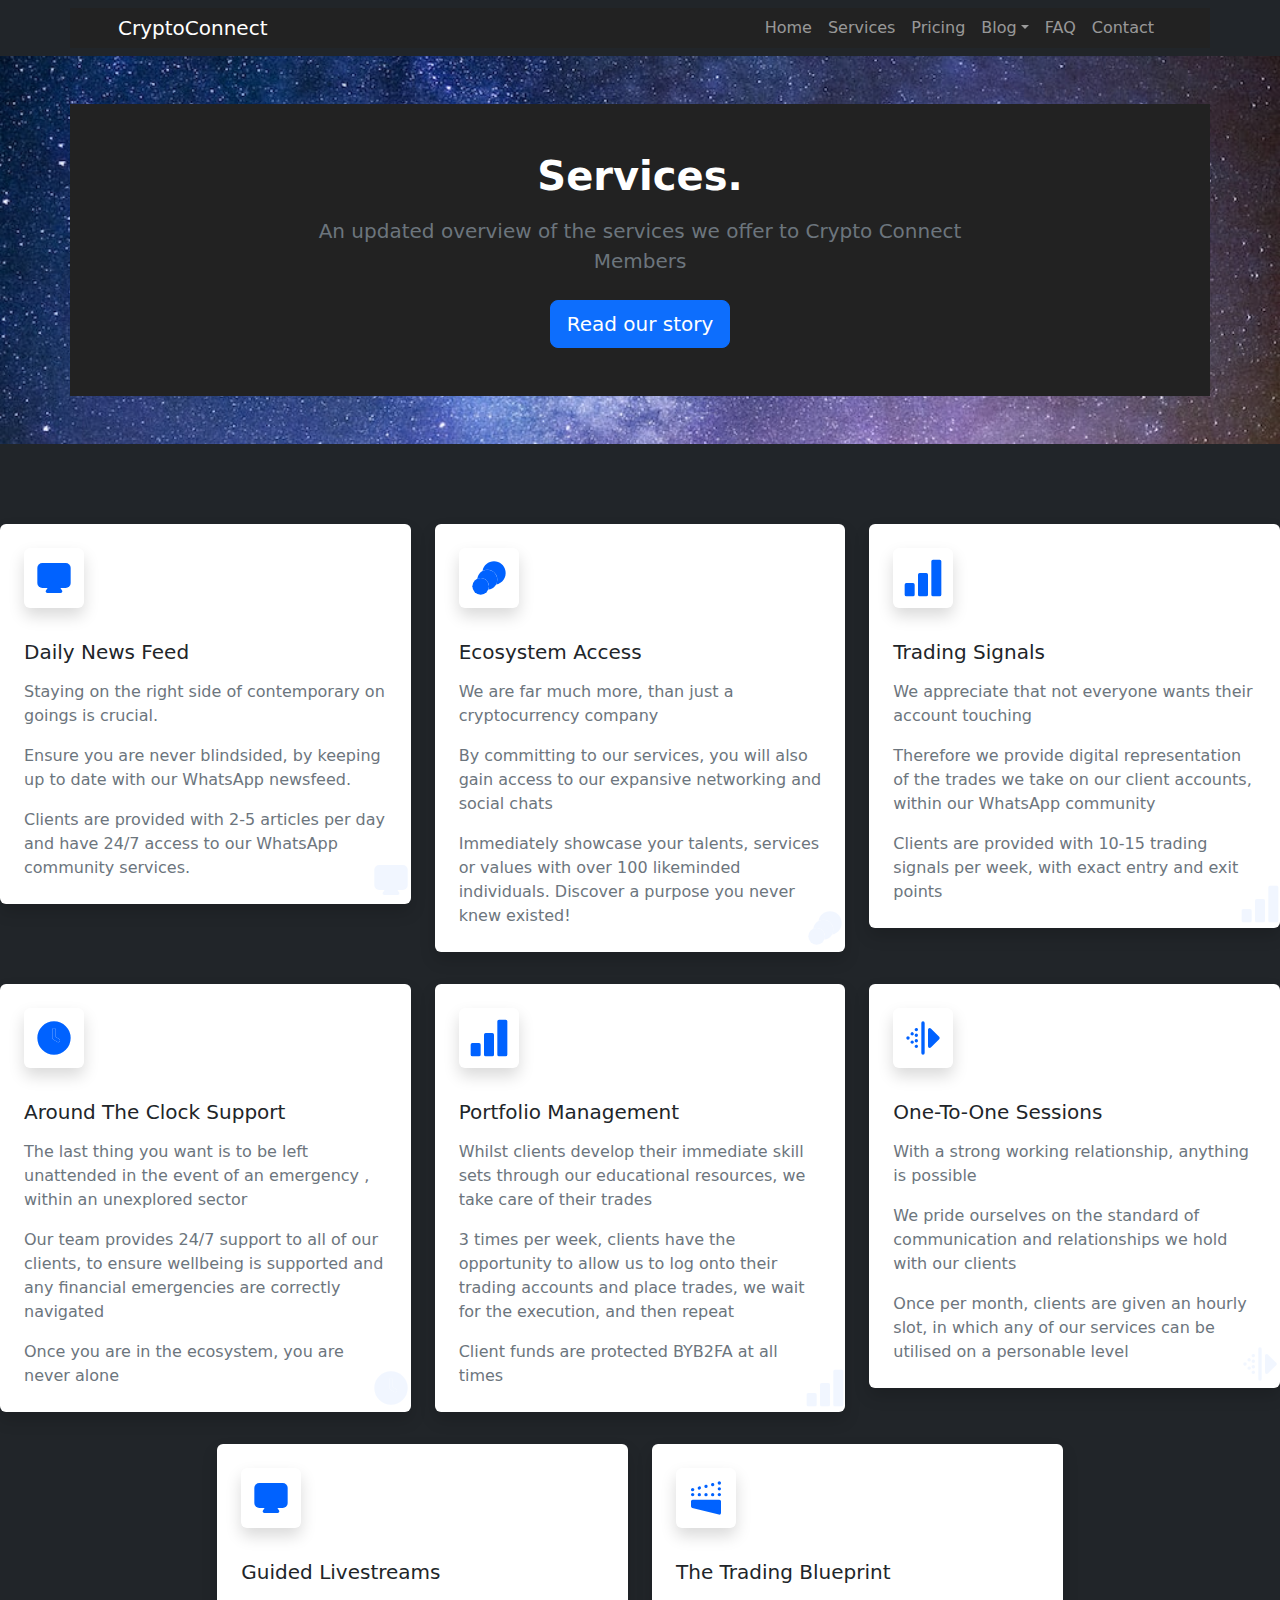
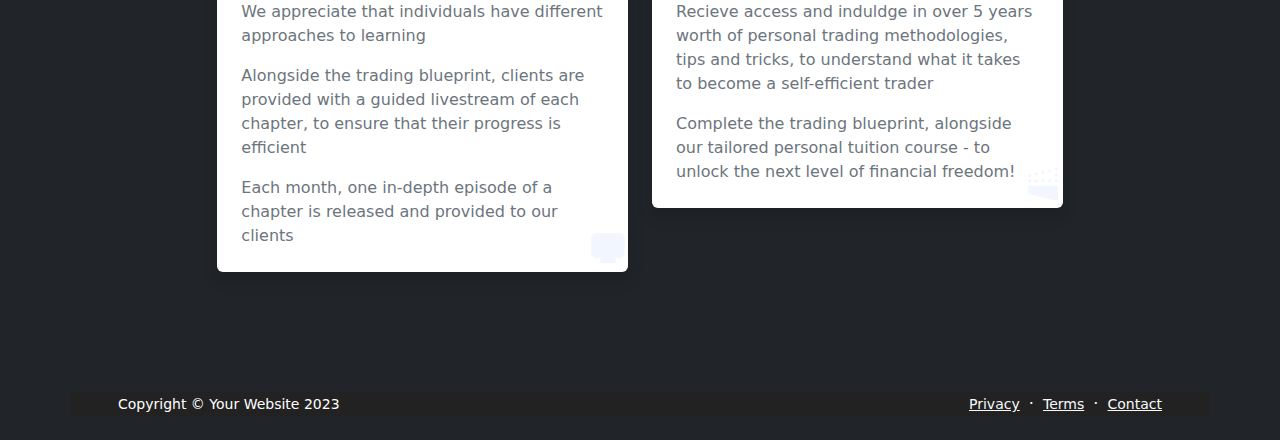
==== commit 8da1fc90: "css bg change and services updated" ====
--- a/about.html
+++ b/about.html
@@ -57,11 +57,11 @@
             <div class="bg-dark py-5">
                 <div class="row">
                     <div class="col-lg-4 col-md-6 col-12 mt-4 pt-2">
-                        <div class="card service-wrapper rounded border-0 shadow p-4 bg-dark">
-                            <div class="icon text-center text-custom h1 shadow rounded bg-white">
-                                <span class="uim-svg"><svg xmlns="http://www.w3.org/2000/svg" viewBox="0 0 24 24" width="1em"><rect width="20" height="15" x="2" y="3" class="uim-tertiary" rx="3"></rect><path class="uim-primary" d="M16,21H8a.99992.99992,0,0,1-.832-1.55469l4-6a1.03785,1.03785,0,0,1,1.66406,0l4,6A.99992.99992,0,0,1,16,21Z"></path></svg></span>
-                            </div>
-                            <div class="content mt-4 color=white">
+                        <div class="card service-wrapper rounded border-0 shadow p-4">
+                            <div class="icon text-center text-custom h1 shadow rounded bg-white">
+                                <span class="uim-svg"><svg xmlns="http://www.w3.org/2000/svg" viewBox="0 0 24 24" width="1em"><rect width="20" height="15" x="2" y="3" class="uim-tertiary" rx="3"></rect><path class="uim-primary" d="M16,21H8a.99992.99992,0,0,1-.832-1.55469l4-6a1.03785,1.03785,0,0,1,1.66406,0l4,6A.99992.99992,0,0,1,16,21Z"></path></svg></span>
+                            </div>
+                            <div class="content mt-4">
                                 <h5 class="title">Daily News Feed</h5>
                                 <p class="text-muted mt-3 mb-0">Staying on the right side of contemporary on goings is crucial.</p>
                                 <p class="text-muted mt-3 mb-0">Ensure you are never blindsided, by keeping up to date with our WhatsApp newsfeed.</p>
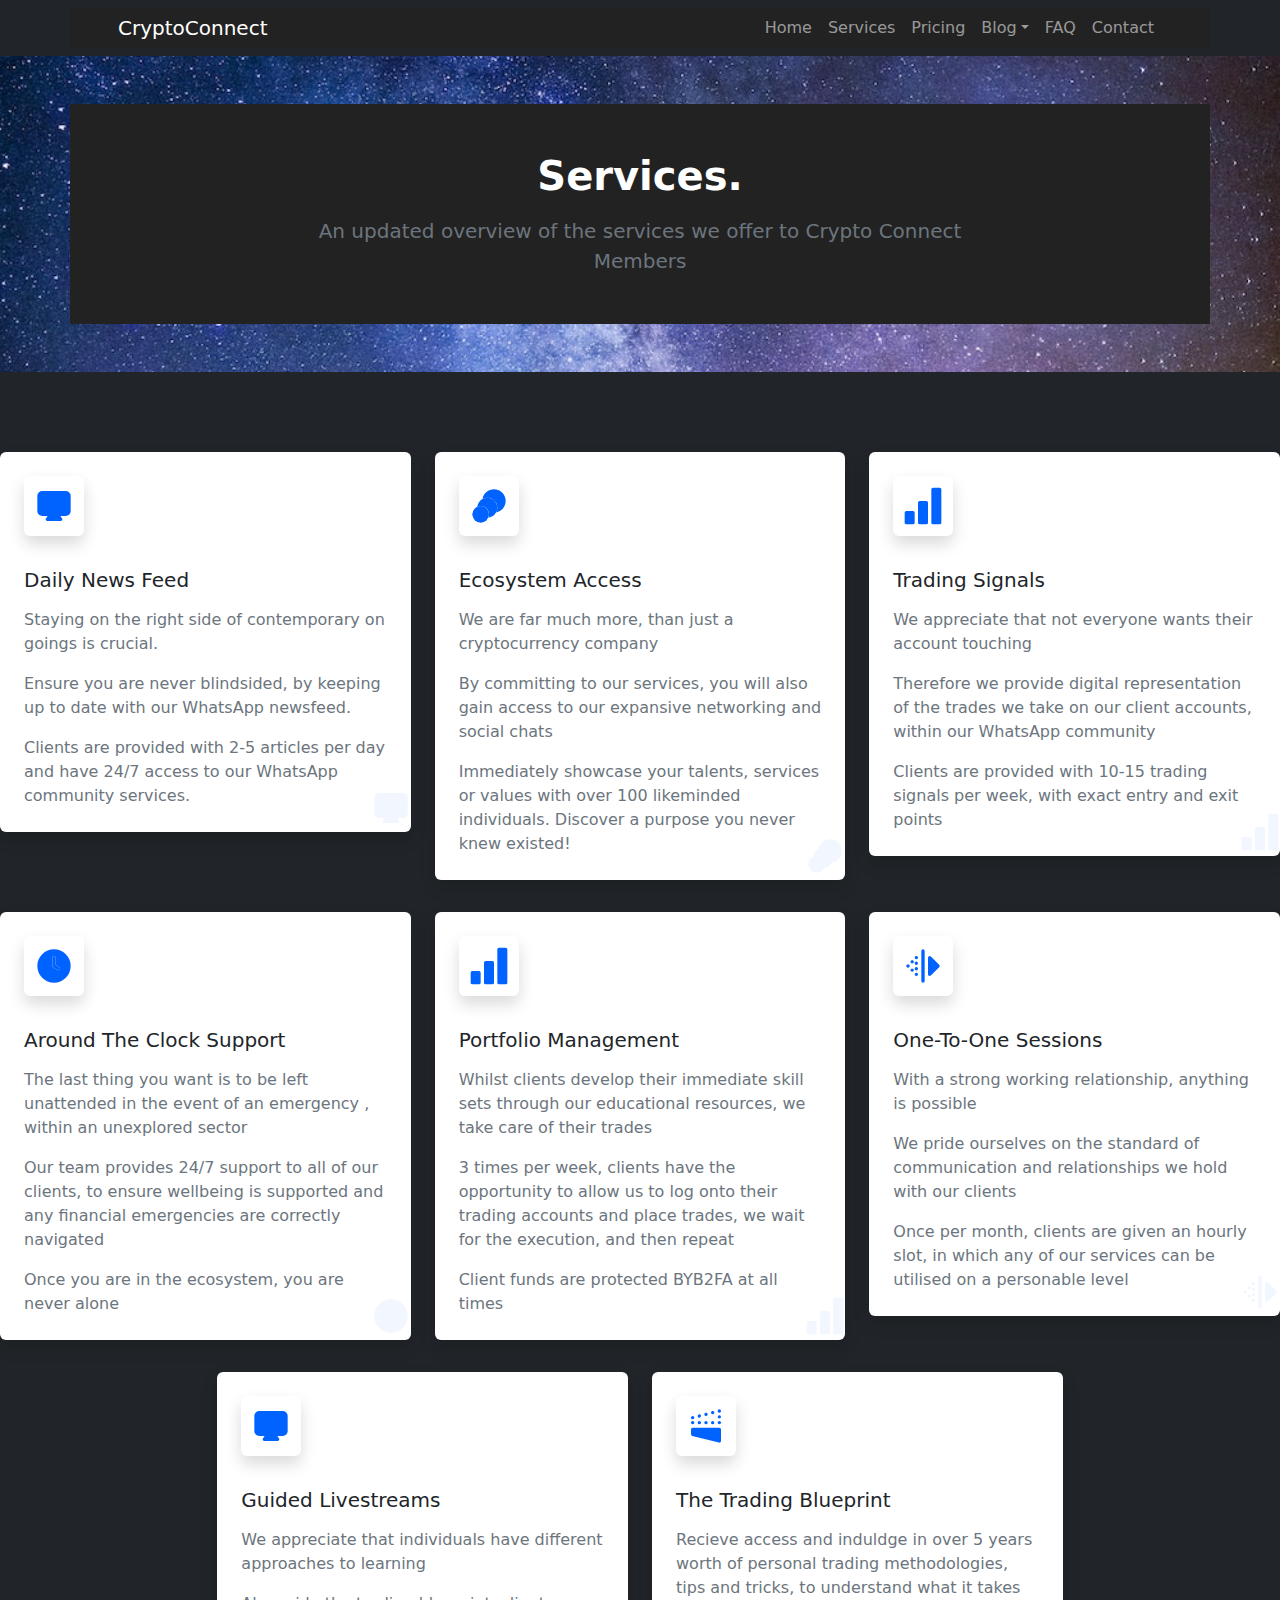
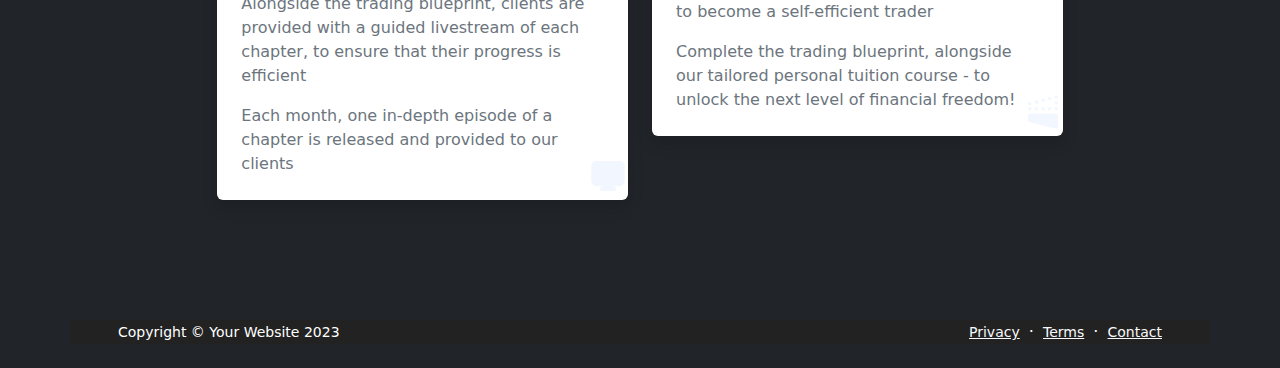
==== commit 5ee77dfa: "showcase update" ====
--- a/about.html
+++ b/about.html
@@ -25,15 +25,15 @@
                             <li class="nav-item"><a class="nav-link" href="index.html">Home</a></li>
                             <li class="nav-item"><a class="nav-link" href="about.html">Services</a></li>
                             
-                            <li class="nav-item"><a class="nav-link" href="pricing.html">Pricing</a></li>
+                            <li class="nav-item"><a class="nav-link" href="#">Pricing</a></li>
                             <li class="nav-item dropdown">
                                 <a class="nav-link dropdown-toggle" id="navbarDropdownBlog" href="#" role="button" data-bs-toggle="dropdown" aria-expanded="false">Blog</a>
                                 <ul class="dropdown-menu dropdown-menu-end" aria-labelledby="navbarDropdownBlog">
-                                    <li><a class="dropdown-item" href="blog-home.html">Blog Home</a></li>
-                                    <li><a class="dropdown-item" href="blog-post.html">Blog Post</a></li>
+                                    <li><a class="dropdown-item" href="#">Blog Home</a></li>
+                                    <li><a class="dropdown-item" href="#">Blog Post</a></li>
                                 </ul>
                             </li>
-                            <li class="nav-item"><a class="nav-link" href="faq.html">FAQ</a></li>
+                            <li class="nav-item"><a class="nav-link" href="#">FAQ</a></li>
                             <li class="nav-item"><a class="nav-link" href="contact.html">Contact</a></li>
                         </ul>
                     </div>
@@ -47,7 +47,6 @@
                             <div class="text-center my-5">
                                 <h1 class="fw-bolder mb-3">Services.</h1>
                                 <p class="lead fw-normal text-muted mb-4">An updated overview of the services we offer to Crypto Connect Members</p>
-                                <a class="btn btn-primary btn-lg" href="#scroll-target">Read our story</a>
                             </div>
                         </div>
                     </div>
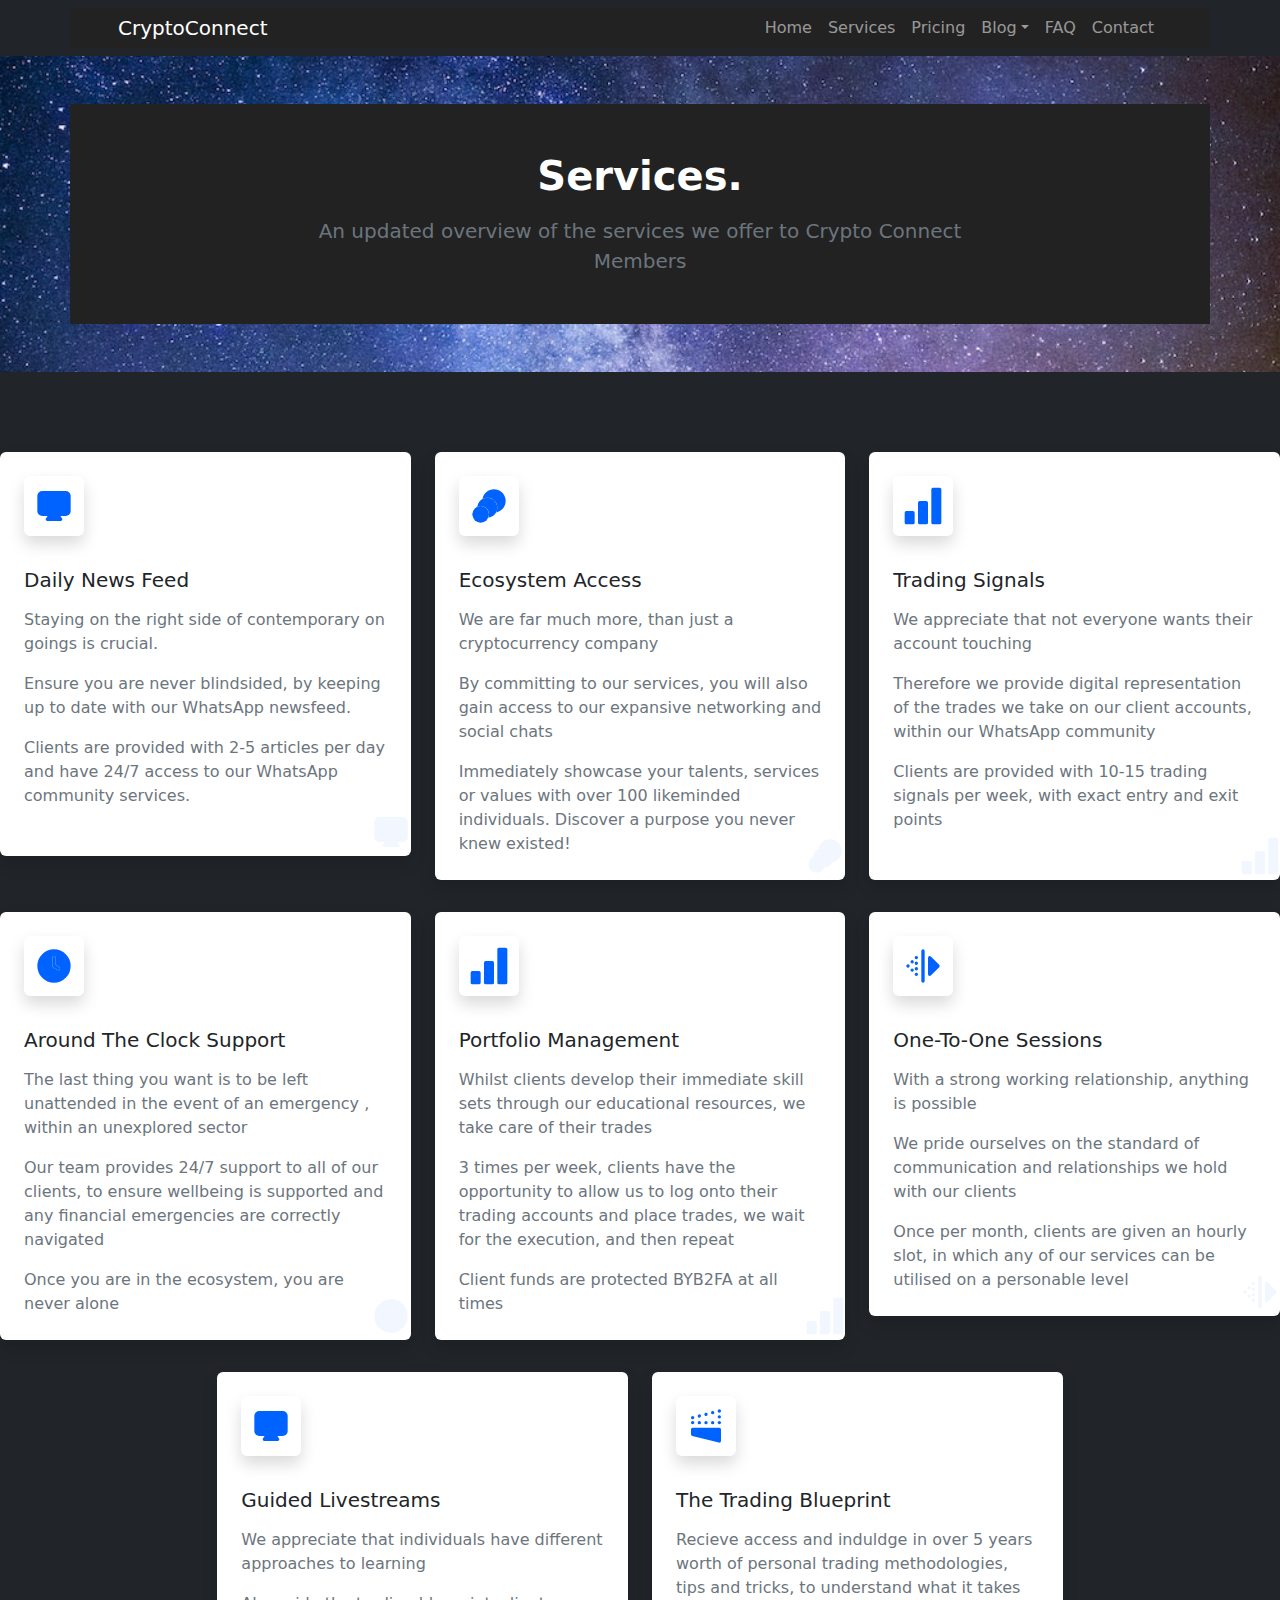
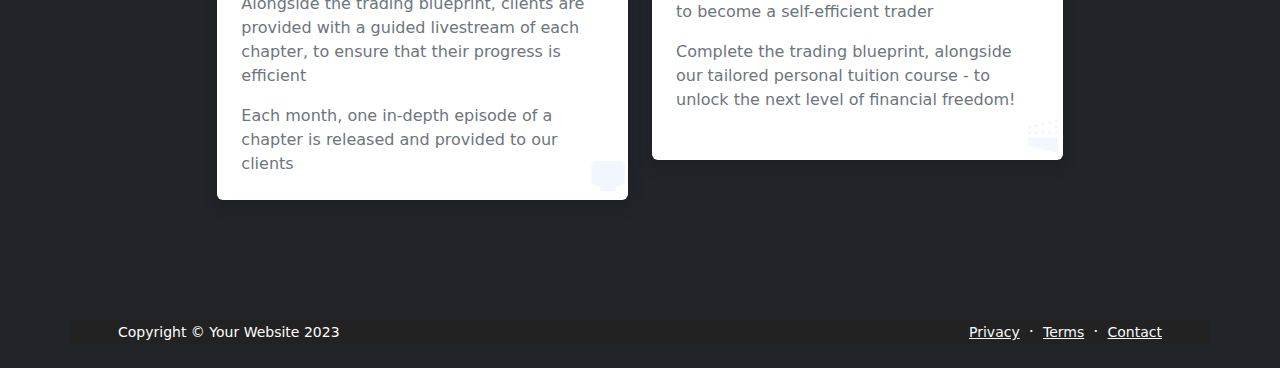
==== commit 63f3b2e5: "Services boxes updated" ====
--- a/about.html
+++ b/about.html
@@ -65,6 +65,7 @@
                                 <p class="text-muted mt-3 mb-0">Staying on the right side of contemporary on goings is crucial.</p>
                                 <p class="text-muted mt-3 mb-0">Ensure you are never blindsided, by keeping up to date with our WhatsApp newsfeed.</p>
                                 <p class="text-muted mt-3 mb-0">Clients are provided with 2-5 articles per day and have 24/7 access to our WhatsApp community services.</p>
+                                <br>
                             </div>
                             <div class="big-icon h1 text-custom">
                                 <span class="uim-svg"><svg xmlns="http://www.w3.org/2000/svg" viewBox="0 0 24 24" width="1em"><rect width="20" height="15" x="2" y="3" class="uim-tertiary" rx="3"></rect><path class="uim-primary" d="M16,21H8a.99992.99992,0,0,1-.832-1.55469l4-6a1.03785,1.03785,0,0,1,1.66406,0l4,6A.99992.99992,0,0,1,16,21Z"></path></svg></span>
@@ -99,6 +100,7 @@
                                 <p class="text-muted mt-3 mb-0">We appreciate that not everyone wants their account touching</p>
                                 <p class="text-muted mt-3 mb-0">Therefore we provide digital representation of the trades we take on our client accounts, within our WhatsApp community</p>
                                 <p class="text-muted mt-3 mb-0">Clients are provided with 10-15 trading signals per week, with exact entry and exit points</p>
+                                <br>
                             </div>
                             <div class="big-icon h1 text-custom">
                                 <span class="uim-svg"><svg xmlns="http://www.w3.org/2000/svg" viewBox="0 0 24 24" width="1em"><path class="uim-quaternary" d="M6,23H2a.99974.99974,0,0,1-1-1V16a.99974.99974,0,0,1,1-1H6a.99974.99974,0,0,1,1,1v6A.99974.99974,0,0,1,6,23Z"></path><path class="uim-tertiary" d="M14,23H10a.99974.99974,0,0,1-1-1V10a.99974.99974,0,0,1,1-1h4a.99974.99974,0,0,1,1,1V22A.99974.99974,0,0,1,14,23Z"></path><path class="uim-primary" d="M22,23H18a.99974.99974,0,0,1-1-1V2a.99974.99974,0,0,1,1-1h4a.99974.99974,0,0,1,1,1V22A.99974.99974,0,0,1,22,23Z"></path></svg></span>
@@ -184,6 +186,7 @@
                                 <h5 class="title">The Trading Blueprint</h5>
                                 <p class="text-muted mt-3 mb-0">Recieve access and induldge in over 5 years worth of personal trading methodologies, tips and tricks, to understand what it takes to become a self-efficient trader</p>
                                 <p class="text-muted mt-3 mb-0">Complete the trading blueprint, alongside our tailored personal tuition course - to unlock the next level of financial freedom!</p>
+                                <br>
                             </div>
                             <div class="big-icon h1 text-custom">
                                 <span class="uim-svg"><svg xmlns="http://www.w3.org/2000/svg" viewBox="0 0 24 24" width="1em"><path class="uim-tertiary" d="M20 11a.99018.99018 0 0 1-.71-.29 1.16044 1.16044 0 0 1-.21-.33008.94107.94107 0 0 1 0-.75976A1.02883 1.02883 0 0 1 19.29 9.29a1.04667 1.04667 0 0 1 1.41992 0 1.14718 1.14718 0 0 1 .21.33008.94107.94107 0 0 1 0 .75976 1.16044 1.16044 0 0 1-.21.33008A.99349.99349 0 0 1 20 11zM19 6.5a1.0032 1.0032 0 0 1 1-1h0a1.0032 1.0032 0 0 1 1 1h0a1.0032 1.0032 0 0 1-1 1h0A1.0032 1.0032 0 0 1 19 6.5zM20 4a.98979.98979 0 0 1-.91992-1.37988A1.02883 1.02883 0 0 1 19.29 2.29a1.04669 1.04669 0 0 1 1.41992 0 1.02883 1.02883 0 0 1 .21.33008A.98919.98919 0 0 1 20.71 3.71a1.16044 1.16044 0 0 1-.33008.21A.9994.9994 0 0 1 20 4zM7.03027 6.24023a.99364.99364 0 0 1 .7295-1.21h0a.9907.9907 0 0 1 1.21.7295h0a.99891.99891 0 0 1-.7295 1.21h0A.96451.96451 0 0 1 8 7H8A.99122.99122 0 0 1 7.03027 6.24023zm4-1a.99364.99364 0 0 1 .7295-1.21h0a.9907.9907 0 0 1 1.21.7295h0a.99891.99891 0 0 1-.7295 1.21h0A.96451.96451 0 0 1 12 6h0A1.00294 1.00294 0 0 1 11.03027 5.24023zm4-1a.99816.99816 0 0 1 .7295-1.21h0a1.00272 1.00272 0 0 1 1.21.7295h0a.99891.99891 0 0 1-.7295 1.21h0A.96451.96451 0 0 1 16 5h0A.99122.99122 0 0 1 15.03027 4.24023zM4 8A.99042.99042 0 0 1 3 7a.83154.83154 0 0 1 .08008-.37988A1.02883 1.02883 0 0 1 3.29 6.29 1.04669 1.04669 0 0 1 4.71 6.29a1.02883 1.02883 0 0 1 .21.33008A.99013.99013 0 0 1 4 8zM4 11a.99018.99018 0 0 1-.71-.29 1.16044 1.16044 0 0 1-.21-.33008.94107.94107 0 0 1 0-.75976A1.14718 1.14718 0 0 1 3.29 9.29 1.04667 1.04667 0 0 1 4.71 9.29a1.14718 1.14718 0 0 1 .21.33008.94107.94107 0 0 1 0 .75976 1.16044 1.16044 0 0 1-.21.33008A.99349.99349 0 0 1 4 11zM15 10a1.0032 1.0032 0 0 1 1-1h0a1.0032 1.0032 0 0 1 1 1h0a1.0032 1.0032 0 0 1-1 1h0A1.0032 1.0032 0 0 1 15 10zm-4 0a1.0032 1.0032 0 0 1 1-1h0a1.0032 1.0032 0 0 1 1 1h0a1.0032 1.0032 0 0 1-1 1h0A1.0032 1.0032 0 0 1 11 10zM7 10A1.0032 1.0032 0 0 1 8 9H8a1.0032 1.0032 0 0 1 1 1H9a1.0032 1.0032 0 0 1-1 1H8A1.0032 1.0032 0 0 1 7 10z"></path><polygon class="uim-primary" points="20 14 20 21 4 17 4 14 20 14"></polygon><path class="uim-primary" d="M20,22a.97427.97427,0,0,1-.24219-.03027l-16-4A.99961.99961,0,0,1,3,17V14a.99943.99943,0,0,1,1-1H20a.99943.99943,0,0,1,1,1v7a1.0005,1.0005,0,0,1-1,1ZM5,16.21875l14,3.5V15H5Z"></path></svg></span>
@@ -207,7 +210,7 @@
                         <span class="text-white mx-1">&middot;</span>
                         <a class="link-light small" href="#!">Terms</a>
                         <span class="text-white mx-1">&middot;</span>
-                        <a class="link-light small" href="#!">Contact</a>
+                        <a class="link-light small" href="about.html">Contact</a>
                     </div>
                 </div>
             </div>
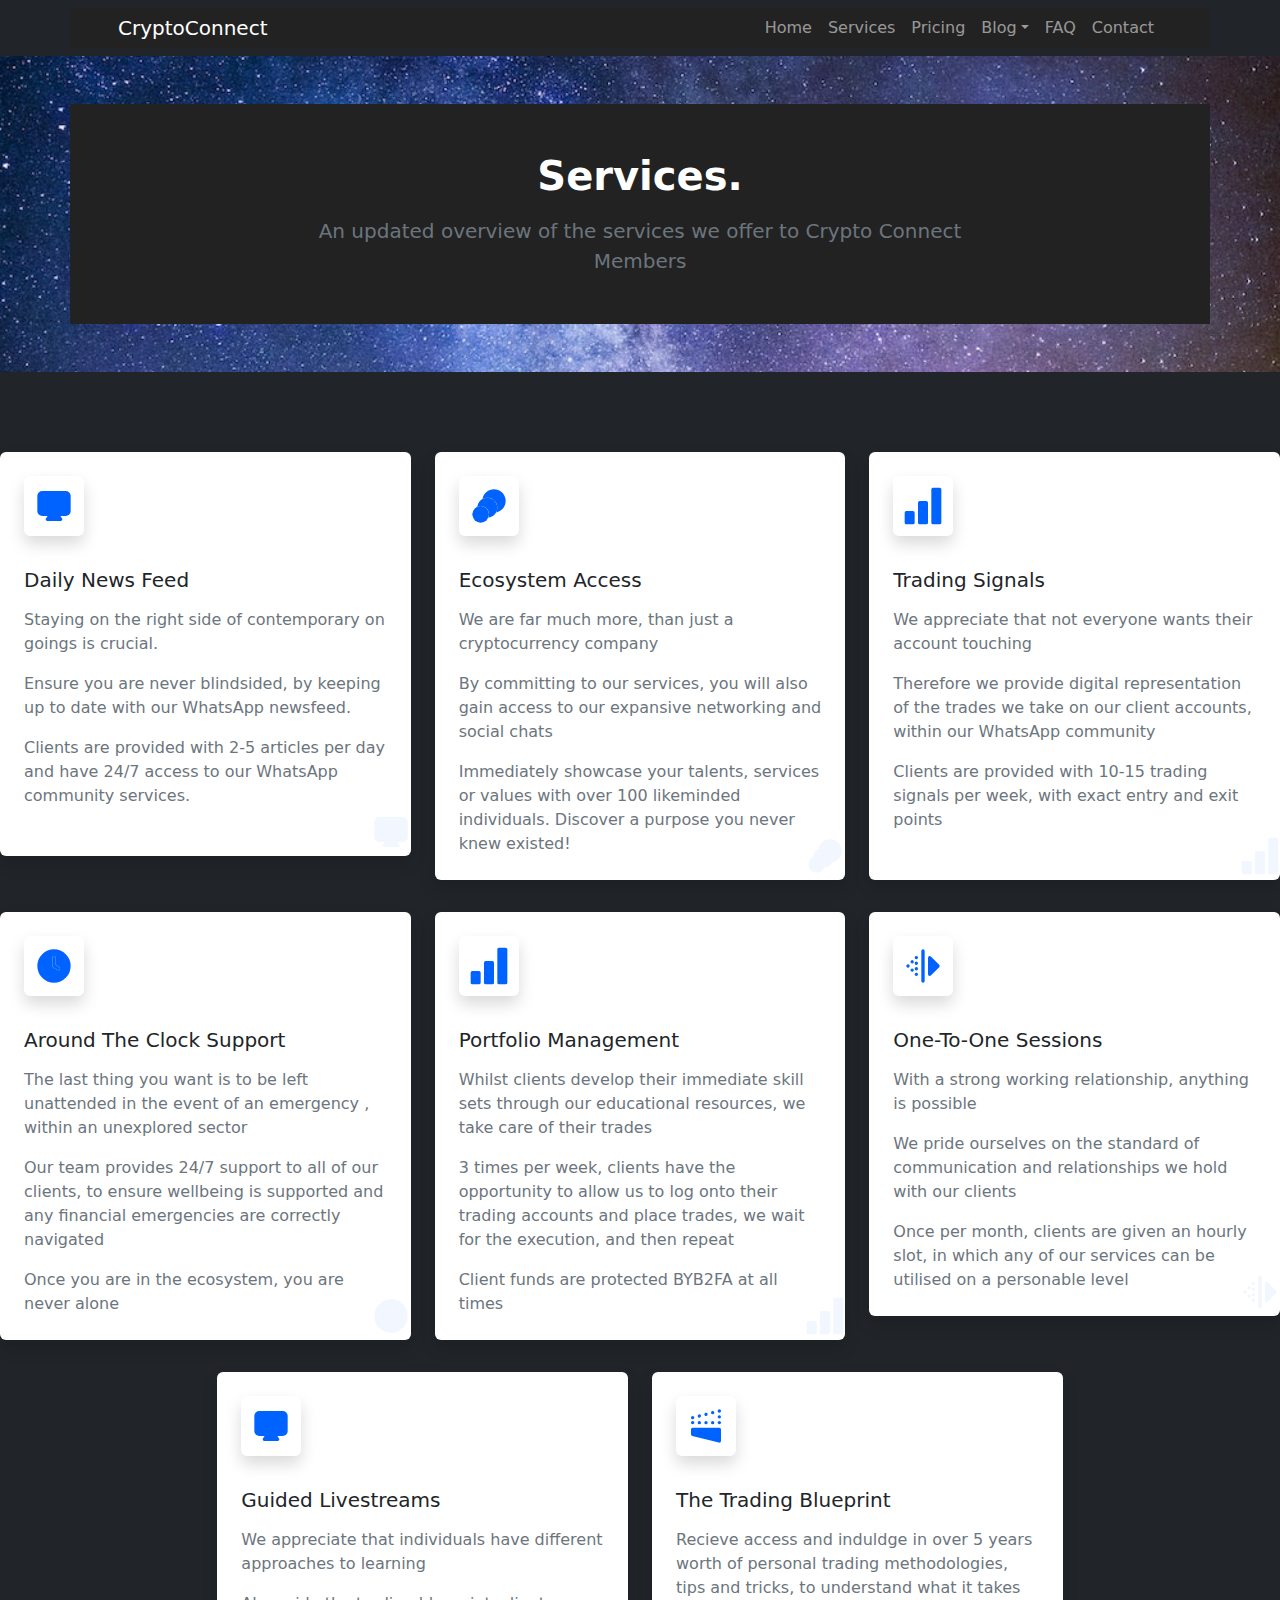
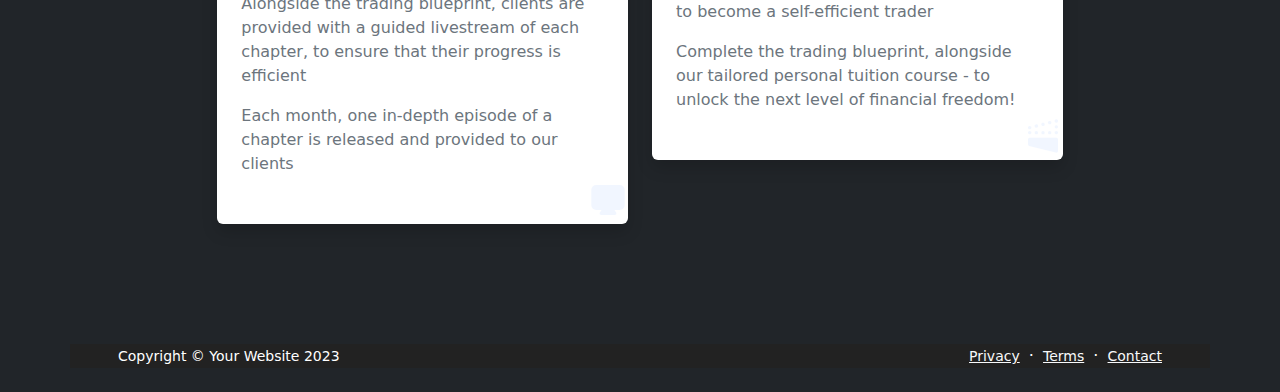
==== commit 37eed1a8: "services updated" ====
--- a/about.html
+++ b/about.html
@@ -170,6 +170,7 @@
                                 <p class="text-muted mt-3 mb-0">We appreciate that individuals have different approaches to learning</p>
                                 <p class="text-muted mt-3 mb-0">Alongside the trading blueprint, clients are provided with a guided livestream of each chapter, to ensure that their progress is efficient</p>
                                 <p class="text-muted mt-3 mb-0">Each month, one in-depth episode of a chapter is released and provided to our clients</p>
+                            <br>
                             </div>
                             <div class="big-icon h1 text-custom">
                                 <span class="uim-svg"><svg xmlns="http://www.w3.org/2000/svg" viewBox="0 0 24 24" width="1em"><rect width="20" height="15" x="2" y="3" class="uim-tertiary" rx="3"></rect><path class="uim-primary" d="M16,21H8a.99992.99992,0,0,1-.832-1.55469l4-6a1.03785,1.03785,0,0,1,1.66406,0l4,6A.99992.99992,0,0,1,16,21Z"></path></svg></span>
@@ -210,7 +211,7 @@
                         <span class="text-white mx-1">&middot;</span>
                         <a class="link-light small" href="#!">Terms</a>
                         <span class="text-white mx-1">&middot;</span>
-                        <a class="link-light small" href="about.html">Contact</a>
+                        <a class="link-light small" href="contact.html">Contact</a>
                     </div>
                 </div>
             </div>
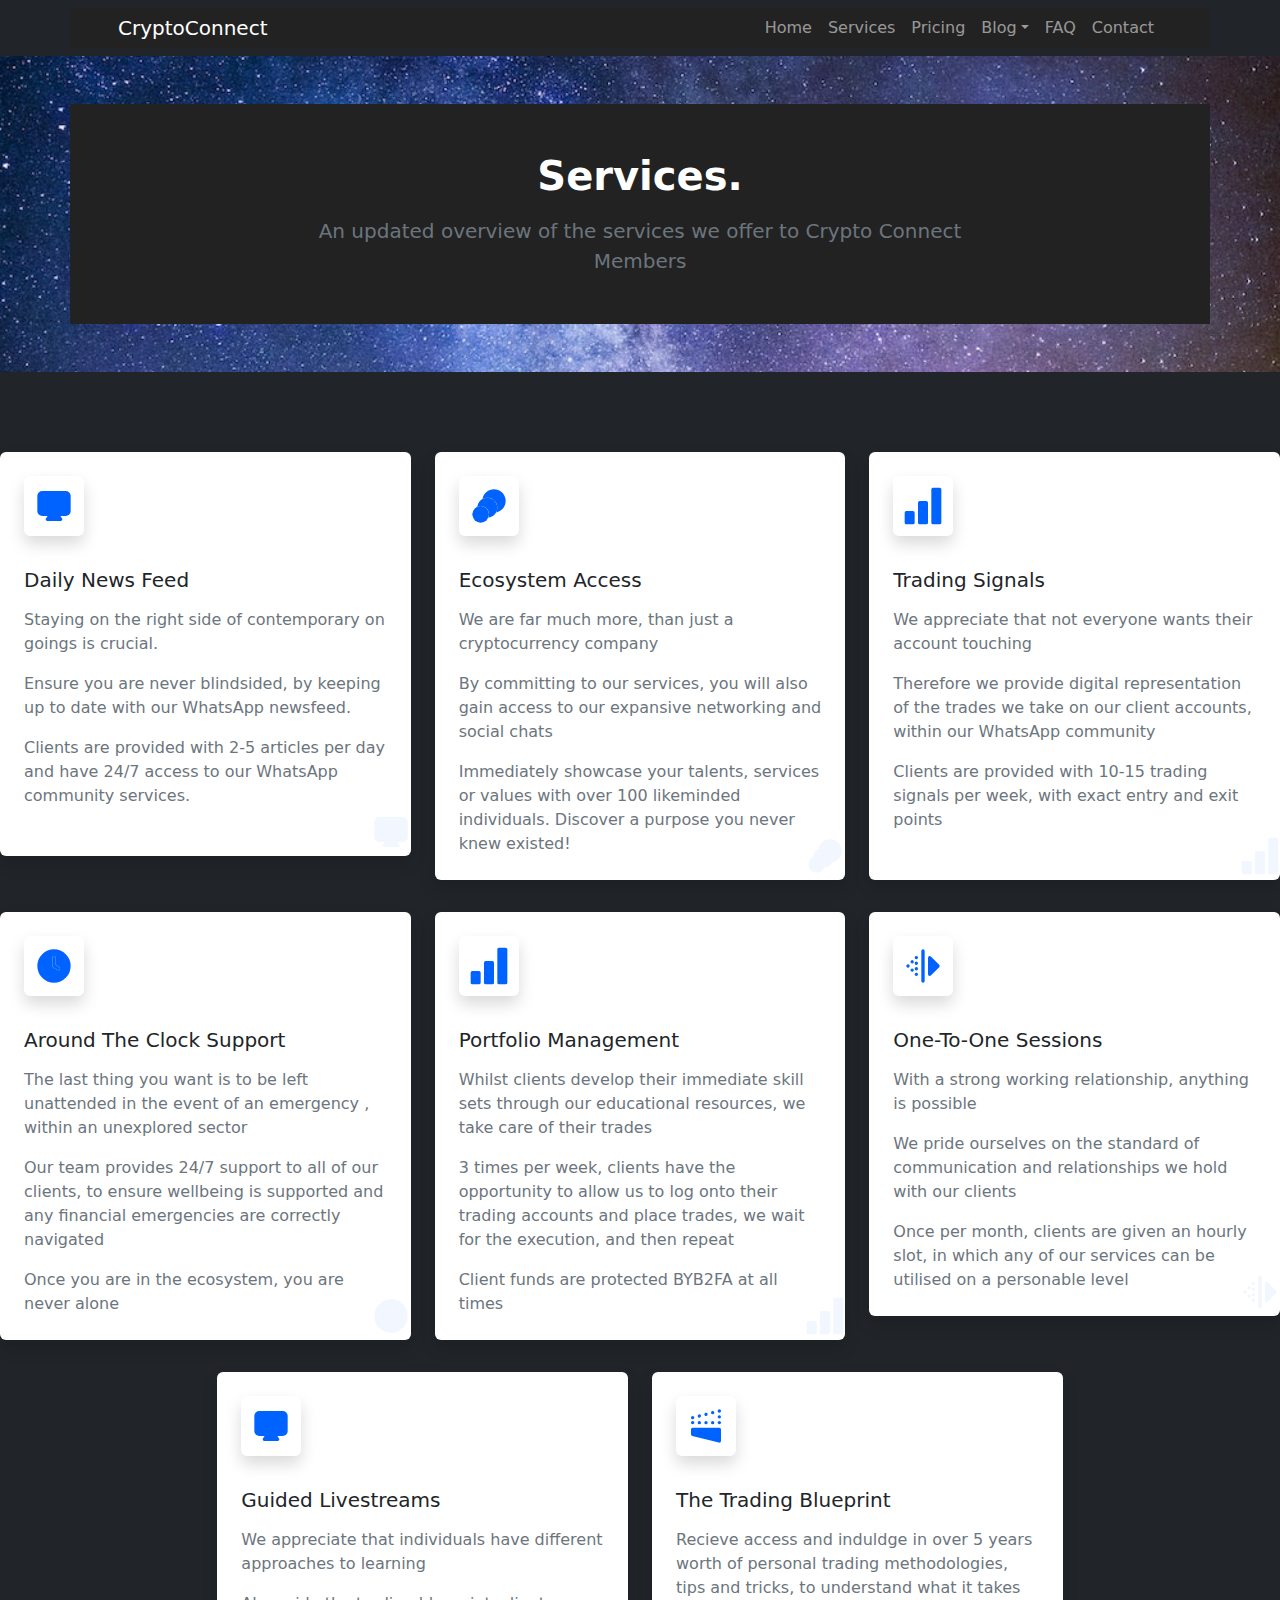
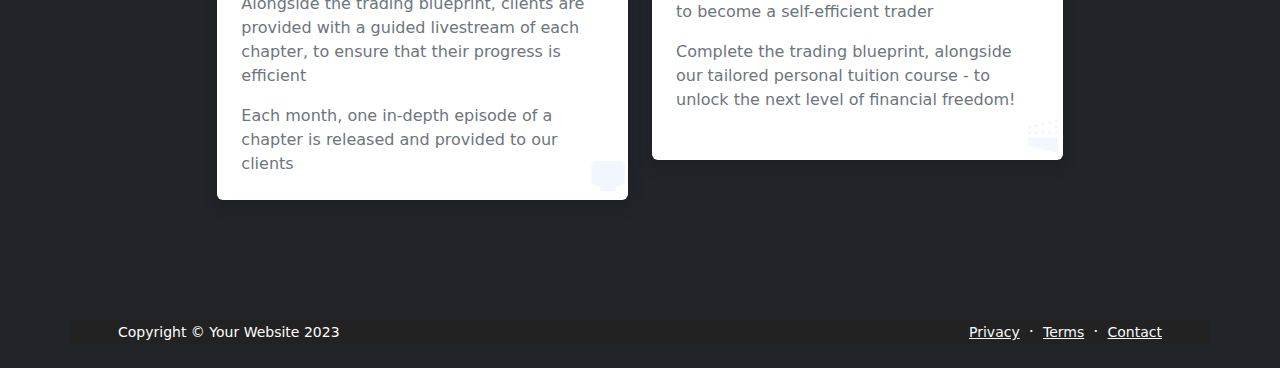
==== commit c41a517b: "Update about.html" ====
--- a/about.html
+++ b/about.html
@@ -170,7 +170,6 @@
                                 <p class="text-muted mt-3 mb-0">We appreciate that individuals have different approaches to learning</p>
                                 <p class="text-muted mt-3 mb-0">Alongside the trading blueprint, clients are provided with a guided livestream of each chapter, to ensure that their progress is efficient</p>
                                 <p class="text-muted mt-3 mb-0">Each month, one in-depth episode of a chapter is released and provided to our clients</p>
-                            <br>
                             </div>
                             <div class="big-icon h1 text-custom">
                                 <span class="uim-svg"><svg xmlns="http://www.w3.org/2000/svg" viewBox="0 0 24 24" width="1em"><rect width="20" height="15" x="2" y="3" class="uim-tertiary" rx="3"></rect><path class="uim-primary" d="M16,21H8a.99992.99992,0,0,1-.832-1.55469l4-6a1.03785,1.03785,0,0,1,1.66406,0l4,6A.99992.99992,0,0,1,16,21Z"></path></svg></span>
